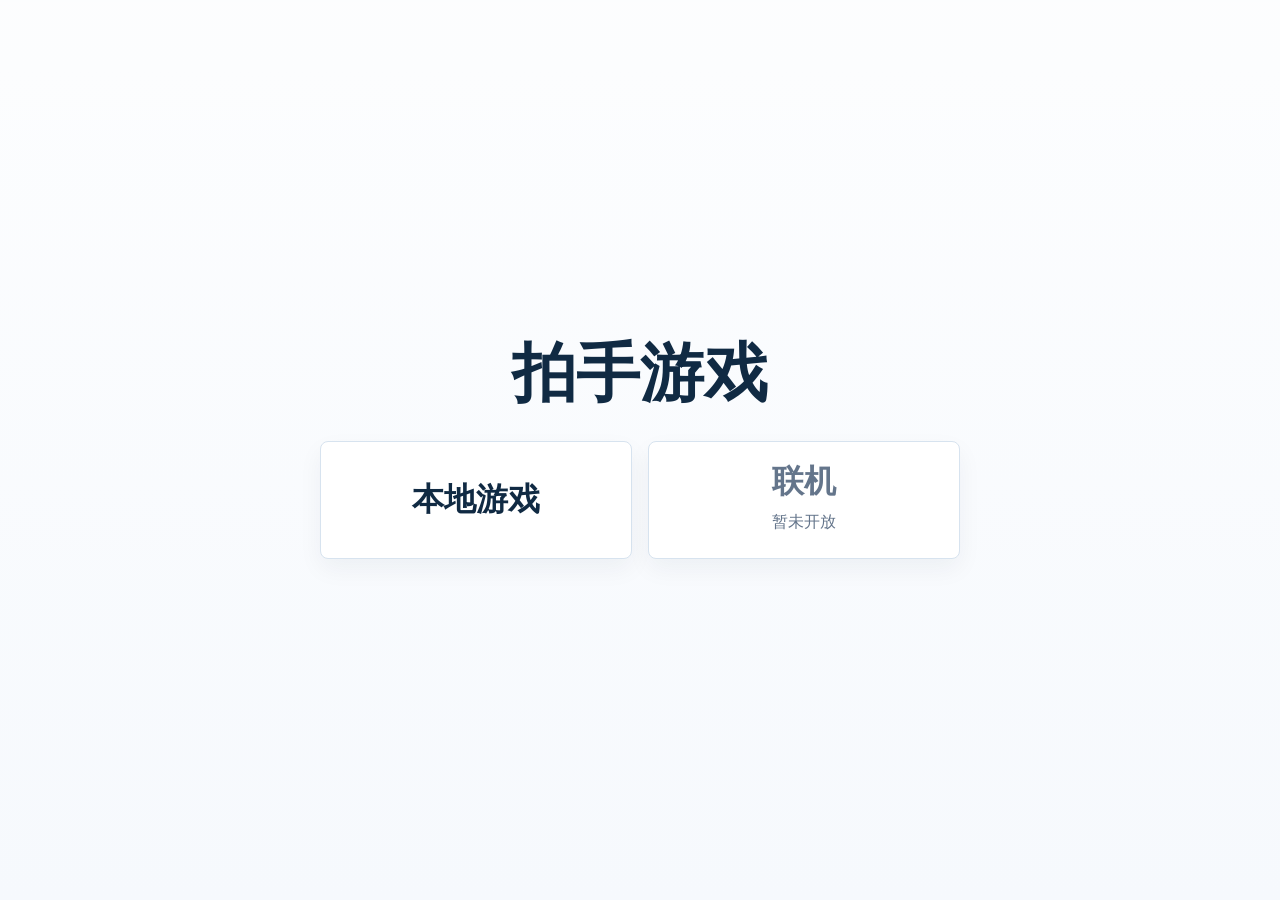
==== index.html @ a33cf0d1 "Deploy static site from clapgame/clapgame-site-source@9c0f7a5e30ff21277a400734b2d0d5a79340e674" ====
<!doctype html>
<html lang="zh-CN" data-tool-fullscreen="true">
  <head>
    <meta charset="UTF-8" />
    <meta name="viewport" content="width=device-width, initial-scale=1.0" />
    <meta name="description" content="拍手游戏：本地游玩资、掘与量子掘。" />
    <title>拍手游戏</title>
    <script type="module" crossorigin src="/assets/main-BBAlgF4y.js"></script>
    <link rel="modulepreload" crossorigin href="/assets/modulepreload-polyfill-B5Qt9EMX.js">
    <link rel="stylesheet" crossorigin href="/assets/main-BSuI_j6y.css">
  </head>
  <body>
    <div class="site-shell">
      <main class="main-content">
        <div id="root"></div>
      </main>
    </div>
  </body>
</html>
---- assets/main-BSuI_j6y.css ----
.clap-app{--clap-bg: #f6f9fd;--clap-surface: #ffffff;--clap-surface-soft: #eef5fb;--clap-line: #d7e3ef;--clap-line-strong: #b8c9db;--clap-ink: #102a43;--clap-text: #2e3a4d;--clap-muted: #64758b;--clap-blue: #153e75;--clap-blue-soft: #1d4e89;--clap-green: #2f6f5e;--clap-red: #b44242;--clap-amber: #8a6f2a;--clap-badge-green: #49b887;--clap-badge-red: #d95b5b;--clap-badge-blue: #259ec3;position:fixed;inset:0;width:100vw;height:100vh;height:100dvh;display:grid;grid-template-rows:minmax(0,1fr);color:var(--clap-text);background:linear-gradient(180deg,#ffffffb8,#f6f9fdf5),var(--clap-bg);overflow:hidden}html[data-tool-fullscreen=true] .main-content{position:fixed;inset:0;width:100vw;height:100vh;height:100dvh}.clap-app button,.clap-app input{font:inherit}.clap-app *,.clap-app *:before,.clap-app *:after{box-sizing:border-box}.clap-entry-panel h2,.clap-entry-panel h3,.clap-player h2,.clap-player p,.clap-round-card h2,.clap-round-card p,.clap-move-group h3,.clap-log p{margin:0}.clap-ghost-button,.clap-main-button,.clap-primary-card,.clap-segment button,.clap-move-button,.clap-settings-trigger,.clap-settings-tabs button{border:1px solid var(--clap-line);border-radius:8px;background:var(--clap-surface);color:var(--clap-ink);cursor:pointer;transition:background-color .15s ease,border-color .15s ease,color .15s ease,transform .15s ease}.clap-ghost-button{justify-self:start;min-height:36px;padding:6px 13px}.clap-ghost-button:hover,.clap-segment button:hover,.clap-move-button:hover{border-color:var(--clap-line-strong);background:var(--clap-surface-soft)}.clap-main-button{min-height:42px;padding:8px 18px;border-color:var(--clap-blue);background:var(--clap-blue);color:#fff}.clap-main-button:hover{border-color:var(--clap-blue-soft);background:var(--clap-blue-soft)}.clap-settings-trigger{width:46px;height:46px;min-height:46px;display:grid;place-items:center;padding:0;border-color:var(--clap-blue);background:var(--clap-blue);box-shadow:0 8px 20px #102a4314}.clap-return-icon{width:24px;height:24px;display:block}.clap-settings-trigger[hidden]{display:none}.clap-settings-trigger:hover{border-color:var(--clap-blue-soft);background:var(--clap-blue-soft)}.clap-settings-tabs button:hover{border-color:var(--clap-line-strong);background:var(--clap-surface-soft)}.clap-settings-icon{width:23px;height:23px;display:block}.clap-settings-backdrop{position:fixed;z-index:40;inset:0;background:#102a431f}.clap-settings-panel{position:fixed;top:var(--clap-settings-top, 58px);right:max(14px,var(--clap-settings-right, 14px));width:min(520px,calc(100vw - 28px));max-height:calc(100vh - var(--clap-settings-top, 58px) - 14px);max-height:calc(100dvh - var(--clap-settings-top, 58px) - 14px);display:grid;gap:14px;padding:18px;border:1px solid var(--clap-line);border-radius:8px;background:#fffffffa;box-shadow:0 24px 60px #102a432e;overflow:auto}.clap-settings-head{display:flex;align-items:center;justify-content:space-between;gap:12px}.clap-settings-head h2,.clap-settings-card h3,.clap-settings-card p{margin:0}.clap-settings-head h2{color:var(--clap-ink);font:700 28px/1.1 "Source Sans 3",Segoe UI,sans-serif}.clap-settings-tabs{display:flex;flex-wrap:wrap;gap:8px}.clap-zi-stage{min-height:0;height:100%;display:grid;grid-template-rows:minmax(0,3fr) minmax(0,4fr) minmax(0,3fr);gap:0;padding:0;background:var(--clap-bg);overflow:hidden}.clap-app.zi-battle{place-items:center;background:#e8f0f8}.clap-app.zi-battle .clap-zi-stage{width:100%;height:100%;box-shadow:0 0 0 1px #153e7538,0 0 30px #102a4329}@media(max-aspect-ratio:8/5){.clap-app.zi-battle .clap-zi-stage{width:100%;height:auto;aspect-ratio:8 / 5}}@media(min-aspect-ratio:2/1){.clap-app.zi-battle .clap-zi-stage{width:auto;height:100%;aspect-ratio:2 / 1}}.clap-zi-zone{min-width:0;min-height:0;background:#ffffffeb}.clap-zi-enemy-zone{display:grid;align-items:stretch;padding:12px clamp(12px,2vw,22px);border-bottom:1px solid var(--clap-line)}.clap-zi-table-area{min-width:0;min-height:0;display:grid;grid-template-rows:minmax(0,1fr);padding:12px clamp(12px,2vw,22px);background:#f5f9fd;overflow:hidden}.clap-zi-self-zone{display:grid;align-content:stretch;align-items:stretch;padding:12px clamp(12px,2vw,22px);border-top:1px solid var(--clap-line)}.clap-zi-info{min-height:0;display:grid;grid-template-columns:max-content minmax(0,3fr) minmax(0,5.2fr) max-content;align-items:stretch;gap:12px}.clap-zi-info.with-actions{grid-template-columns:max-content minmax(0,3fr) minmax(0,3fr) max-content}.clap-zi-info.with-actions.race-undead{grid-template-columns:max-content minmax(0,2fr) minmax(0,4fr) max-content}.clap-zi-info.with-actions.race-orc{grid-template-columns:max-content minmax(0,3fr) minmax(0,3.5fr) max-content}.clap-zi-enemy-zone .clap-zi-info,.clap-zi-self-zone .clap-zi-info{height:100%;align-self:stretch}.clap-zi-table,.clap-zi-move-box{border:1px solid var(--clap-line);border-radius:8px;box-shadow:0 8px 18px #102a430a}.clap-zi-table{background:#f5f9fd}.clap-zi-move-box{background:var(--clap-surface)}.clap-zi-race-choice-row{min-width:0;min-height:0;height:100%;display:grid;gap:12px;padding:8px;border:1px solid rgba(215,227,239,.86);border-radius:10px;background:#eef5fb5c}.clap-zi-race-choice-row.enemy{grid-template-columns:repeat(5,minmax(0,1fr))}.clap-zi-race-choice-row.self{grid-template-columns:repeat(4,minmax(0,1fr))}.clap-zi-race-choice{min-width:0;min-height:0;display:grid;place-items:center;padding:8px;overflow:hidden;border:1px solid var(--clap-line);border-radius:8px;background:#f2f6fb;color:var(--clap-muted);cursor:pointer;font-family:"Source Sans 3",Segoe UI,Microsoft YaHei,sans-serif;transition:background-color .15s ease,border-color .15s ease,color .15s ease}.clap-zi-race-choice:not(.selected):hover{border-color:var(--clap-blue-soft);background:var(--clap-surface-soft);color:var(--clap-ink)}.clap-zi-race-choice.selected{border-color:var(--clap-blue);background:var(--clap-blue);color:#fff}.clap-zi-race-choice .clap-zi-cell-label{font-size:clamp(28px,4.2vh,52px);font-weight:800;line-height:1.05}.clap-zi-base-group{min-width:0;min-height:0;height:100%;width:max-content;display:grid;grid-template-columns:auto auto;align-items:stretch;justify-content:start;gap:6px;padding:8px;border:1px solid rgba(215,227,239,.86);border-radius:10px;background:#eef5fb5c;box-shadow:none}.clap-zi-player-cell,.clap-zi-cell,.clap-zi-resource-button,.clap-zi-action-button,.clap-zi-restart{border:1px solid var(--clap-line);border-radius:8px;background:#fff;color:var(--clap-ink);cursor:pointer;font-family:"Source Sans 3",Segoe UI,Microsoft YaHei,sans-serif;transition:background-color .15s ease,border-color .15s ease,box-shadow .15s ease,color .15s ease,filter .15s ease,transform .15s ease}.clap-zi-player-cell{position:relative;min-width:0;min-height:0;width:auto;height:100%;aspect-ratio:1 / 1;align-self:stretch;justify-self:start;display:grid;grid-template-rows:minmax(0,1fr) auto auto minmax(0,1fr);align-content:center;justify-items:center;gap:5px;padding:10px;border-color:var(--clap-blue);background:var(--clap-blue);color:#fff;overflow:hidden;text-align:center}.clap-zi-player-cell strong{min-width:0;max-width:100%;overflow:hidden;color:inherit;grid-row:2;align-self:end;padding:.08em 0;font-size:var(--zi-39, 39px);line-height:1.12;text-overflow:ellipsis;white-space:nowrap}.clap-zi-player-cell .clap-zi-player-name{min-width:0;max-width:100%;overflow:hidden;color:inherit;grid-row:3;align-self:start;padding:.08em 0;font-size:var(--zi-17, 17px);line-height:1.16;text-overflow:ellipsis;white-space:nowrap}.clap-zi-info.locked{opacity:.58}.clap-zi-base-split{position:relative;min-height:0;width:auto;height:100%;aspect-ratio:1 / 3;align-self:stretch;justify-self:start;display:grid;grid-template-rows:repeat(3,minmax(0,1fr));overflow:hidden;border:0;border-radius:8px;background:#fff;box-shadow:none}.clap-zi-base-split .clap-zi-cell{position:relative;z-index:0;border:0;border-radius:0;padding:4px 6px;overflow:visible}.clap-zi-base-split .clap-zi-cell:first-child{border-radius:7px 7px 0 0}.clap-zi-base-split .clap-zi-cell:last-child{border-radius:0 0 7px 7px}.clap-zi-base-split .clap-zi-cell+.clap-zi-cell{border-top:0}.clap-zi-base-split .clap-zi-cell+.clap-zi-cell:before{content:"";position:absolute;top:0;right:0;left:0;z-index:1;height:1px;background:var(--clap-line);transition:background-color .15s ease;pointer-events:none}.clap-zi-base-split .clap-zi-cell:after{--zi-base-border-color: var(--clap-line);content:"";position:absolute;inset:0;z-index:2;border-style:solid;border-color:var(--zi-base-border-color);transition:border-color .15s ease;pointer-events:none}.clap-zi-base-split .clap-zi-cell:first-child:after{border-width:1px 1px 0}.clap-zi-base-split .clap-zi-cell:nth-child(2):after{border-width:0 1px}.clap-zi-base-split .clap-zi-cell:last-child:after{border-width:0 1px 1px}.clap-zi-base-split .clap-zi-cell:first-child:after{border-radius:8px 8px 0 0}.clap-zi-base-split .clap-zi-cell:last-child:after{border-radius:0 0 8px 8px}.clap-zi-base-split .clap-zi-cell:not(:disabled):hover,.clap-zi-base-split .clap-zi-cell.selected{z-index:3}.clap-zi-base-split .clap-zi-cell.exists:after{--zi-base-border-color: var(--clap-blue)}.clap-zi-base-split .clap-zi-cell.cursed:after{--zi-base-border-color: var(--clap-line)}.clap-zi-base-split .clap-zi-cell.exists.cursed:after{--zi-base-border-color: #3f4854}.clap-zi-base-split .clap-zi-cell.selected:after{--zi-base-border-color: var(--clap-green)}.clap-zi-base-split .clap-zi-cell:not(.exists):not(.cursed):not(.selected):not(:disabled):hover:after{--zi-base-border-color: var(--clap-blue-soft)}.clap-zi-base-split .clap-zi-cell.cursed:not(.exists):not(:disabled):hover:after{--zi-base-border-color: #717b87}.clap-zi-base-split .clap-zi-cell.exists.cursed:not(:disabled):hover:after{--zi-base-border-color: #303946}.clap-zi-base-split .clap-zi-cell.exists:not(.cursed):not(:disabled):hover:after{--zi-base-border-color: var(--clap-blue-soft)}.clap-zi-base-split .clap-zi-cell.exists:before,.clap-zi-base-split .clap-zi-cell.selected:before{background:transparent}.clap-zi-base-split .clap-zi-cell:first-child:is(.cursed,:not(.exists)):not(:disabled):hover:after{border-bottom-width:1px}.clap-zi-base-split .clap-zi-cell:nth-child(2):is(.cursed,:not(.exists)):not(:disabled):hover:after{border-top-width:1px;border-bottom-width:1px}.clap-zi-base-split .clap-zi-cell:last-child:is(.cursed,:not(.exists)):not(:disabled):hover:after{border-top-width:1px}.clap-zi-info-group,.clap-zi-command-group{min-width:0;min-height:0;display:grid;gap:6px;padding:8px;border:1px solid rgba(215,227,239,.86);border-radius:10px;background:#eef5fb5c;box-shadow:none}.clap-zi-command-group{align-self:stretch;height:100%;width:auto;aspect-ratio:4 / 3;justify-self:end;grid-template-columns:minmax(0,1fr) minmax(0,3fr)}.clap-zi-info-group.buildings.race-human{grid-template-columns:repeat(3,minmax(0,1fr));grid-template-rows:repeat(2,minmax(0,1fr))}.clap-zi-info-group.buildings.race-undead{grid-template-columns:repeat(2,minmax(0,1fr))}.clap-zi-info-group.buildings.race-orc,.clap-zi-info-group.buildings.race-nightElf{grid-template-columns:repeat(3,minmax(0,1fr))}.clap-zi-info-group.buildings:not(.race-human) .clap-zi-cell-label{min-height:0;max-width:none;max-height:100%;writing-mode:vertical-rl;text-orientation:upright;white-space:nowrap}.clap-zi-info-group.units{grid-template-rows:minmax(0,1fr)}.clap-zi-info-group.units.race-human,.clap-zi-info-group.units.race-nightElf{grid-template-columns:repeat(6,minmax(0,1fr))}.clap-zi-info-group.units.race-undead,.clap-zi-info-group.units.race-orc{grid-template-columns:repeat(7,minmax(0,1fr))}.clap-zi-info.with-actions .clap-zi-info-group.units.race-human,.clap-zi-info.with-actions .clap-zi-info-group.units.race-nightElf,.clap-zi-info.with-actions .clap-zi-info-group.units.race-orc{grid-template-columns:repeat(3,minmax(0,1fr));grid-template-rows:repeat(2,minmax(0,1fr))}.clap-zi-info.with-actions .clap-zi-info-group.units.race-orc.paged{grid-template-columns:minmax(0,.25fr) repeat(3,minmax(0,1fr)) minmax(0,.25fr);grid-template-rows:repeat(2,minmax(0,1fr))}.clap-zi-unit-page-button{position:relative;min-width:0;min-height:0;display:grid;place-items:center;padding:0;overflow:hidden;border:1px solid var(--clap-line);border-radius:8px;background:#fff;color:var(--clap-muted);cursor:pointer;transition:background-color .15s ease,border-color .15s ease,color .15s ease}.clap-zi-unit-page-button.next{grid-column:-2 / -1;grid-row:1 / span 2}.clap-zi-unit-page-button.prev{grid-column:1;grid-row:1 / span 2}.clap-zi-unit-page-button svg{width:min(var(--zi-16, 16px),82%);height:min(var(--zi-28, 28px),64%)}.clap-zi-unit-page-button path{fill:currentColor}.clap-zi-unit-page-button:not(:disabled):hover{border-color:var(--clap-blue-soft);background:var(--clap-surface-soft);color:var(--clap-blue)}.clap-zi-unit-page-button:disabled{color:#68798f57;cursor:default}.clap-zi-unit-page-count{position:absolute;right:0;bottom:4px;left:0;min-width:0;overflow:hidden;color:currentColor;font-size:var(--zi-12, 12px);font-weight:800;line-height:1;text-align:center;text-overflow:clip}.clap-zi-unit-page-preview{position:fixed;z-index:80;min-width:124px;max-width:190px;display:grid;gap:3px;padding:6px;border:1px solid var(--clap-line);border-radius:8px;background:#fffffffa;box-shadow:0 14px 34px #102a4329;color:var(--clap-ink);pointer-events:none}.clap-zi-unit-page-preview.below{transform:translate(-50%)}.clap-zi-unit-page-preview.above{transform:translate(-50%,-100%)}.clap-zi-unit-page-preview-row{display:grid;grid-template-columns:3.7em 1.45em 2.65em;align-items:center;column-gap:5px;min-width:0;padding:4px 5px;border:1px solid rgba(215,227,239,.78);border-radius:6px;background:#f7fafc;font-family:"Source Sans 3",Segoe UI,Microsoft YaHei,sans-serif;font-size:var(--zi-13, 13px);font-weight:800;line-height:1.2}.clap-zi-unit-page-preview-name{min-width:0;overflow:hidden;color:var(--clap-muted);text-align:left;text-overflow:ellipsis;white-space:nowrap}.clap-zi-unit-page-preview-alive{color:var(--clap-badge-green);font-variant-numeric:tabular-nums;text-align:right}.clap-zi-unit-page-preview-dead{display:inline-flex;align-items:center;justify-content:flex-end;gap:2px;color:var(--clap-badge-red);font-variant-numeric:tabular-nums}.clap-zi-unit-page-preview-dead .clap-zi-skull-icon{width:var(--zi-13, 13px);height:var(--zi-13, 13px)}.clap-zi-info.with-actions .clap-zi-info-group.units.race-undead{grid-template-columns:repeat(4,minmax(0,1fr));grid-template-rows:repeat(2,minmax(0,1fr))}.clap-zi-info.with-actions .clap-zi-info-group.units.race-undead .clap-zi-cell:nth-child(7){grid-column:span 2}.clap-zi-cell{position:relative;min-width:0;min-height:0;display:grid;place-items:center;padding:7px;overflow:hidden}.clap-zi-resource-button{position:relative;min-width:0;width:100%;height:100%;aspect-ratio:1 / 1;align-self:stretch;justify-self:center;display:grid;place-items:center;padding:10px;border-color:var(--clap-blue);background:var(--clap-blue);color:#fff;text-align:center}.clap-zi-command-group .clap-zi-resource-button{min-height:0;aspect-ratio:auto;border-radius:8px}.clap-zi-resource-button:disabled{cursor:default;opacity:1}.clap-zi-resource-button:not(:disabled):hover{border-color:var(--clap-blue-soft);background:var(--clap-blue-soft)}.clap-zi-resource-button.sniped{border-color:#3f4854;background:#59636f;color:#fff}.clap-zi-resource-button.sniped:not(:disabled):hover{border-color:#303946;background:#495461}.clap-zi-resource-button .clap-zi-resource-label{color:inherit;font-size:var(--zi-44, 44px);font-weight:800;line-height:.95}.clap-zi-resource-button .clap-zi-resource-amount{position:absolute;right:9px;bottom:8px;z-index:2;color:inherit;font-size:var(--zi-30, 30px);font-weight:800;line-height:.95}.clap-zi-cell.exists{border-color:var(--clap-blue);background:var(--clap-blue);color:#fff}.clap-zi-player-cell:disabled,.clap-zi-cell:disabled,.clap-zi-action-button:disabled{cursor:default;opacity:1}.clap-zi-cell:not(:disabled):hover,.clap-zi-action-button:not(:disabled):hover,.clap-zi-restart:hover{border-color:var(--clap-blue-soft);background:var(--clap-surface-soft)}.clap-zi-cell.exists:not(:disabled):hover{border-color:var(--clap-blue-soft);background:var(--clap-blue-soft);color:#fff}.clap-zi-player-cell:not(:disabled):hover{border-color:var(--clap-blue-soft);background:var(--clap-blue-soft);color:#fff}.clap-zi-cell:not(.exists){border-color:var(--clap-line);color:var(--clap-muted);background:#f2f6fb}.clap-zi-cell.cursed{border-color:#9aa3ad;color:#5f6875;background:#e4e7eb}.clap-zi-cell.exists.cursed{border-color:#3f4854;color:#fff;background:#59636f}.clap-zi-cell.cursed:not(:disabled):hover{border-color:#717b87;color:#46515e;background:#d8dde2}.clap-zi-cell.exists.cursed:not(:disabled):hover{border-color:#303946;color:#fff;background:#495461}.clap-zi-player-cell.ruined{border-color:#3f4854;background:#59636f;color:#fff}.clap-zi-player-cell.ruined:not(:disabled):hover{border-color:#303946;background:#495461;color:#fff}.clap-zi-cell.legal:not(:disabled):hover{border-color:var(--clap-blue-soft)}.clap-zi-buildable-plus{position:absolute;left:7px;top:7px;z-index:4;width:var(--zi-15, 15px);height:var(--zi-15, 15px);pointer-events:none}.clap-zi-player-cell .clap-zi-buildable-plus{left:7px;top:7px}.clap-zi-base-split .clap-zi-buildable-plus,.clap-zi-base-split .clap-zi-action-hint-mark{left:4px;top:4px}.clap-zi-cure-hint{position:absolute;left:7px;top:7px;z-index:4;display:inline-flex;align-items:center;gap:5px;max-width:calc(100% - 14px);height:var(--zi-22, 22px);overflow:hidden;color:#3f4854;pointer-events:none}.clap-zi-player-cell .clap-zi-cure-hint{left:7px;top:7px}.clap-zi-base-split .clap-zi-cure-hint{left:4px;top:4px;max-width:calc(100% - 8px)}.clap-zi-cell.exists.cursed .clap-zi-cure-hint,.clap-zi-player-cell.ruined .clap-zi-cure-hint{color:#e5e7eb}.clap-zi-cure-hint .clap-zi-buildable-plus{position:relative;left:0;top:0;z-index:auto;flex:0 0 auto}.clap-zi-cure-hint-text{display:inline-flex;align-items:center;min-width:0;height:var(--zi-18, 18px);overflow:hidden;color:inherit;font-size:var(--zi-14, 14px);font-weight:800;line-height:1;text-overflow:ellipsis;white-space:nowrap}.clap-zi-buildable-plus:before,.clap-zi-buildable-plus:after{content:"";position:absolute;left:0;top:0;border-radius:0;background:var(--clap-badge-green)}.clap-zi-buildable-plus.tone-dark:before,.clap-zi-buildable-plus.tone-dark:after{background:#3f4854}.clap-zi-buildable-plus.tone-red:before,.clap-zi-buildable-plus.tone-red:after{background:var(--clap-badge-red)}.clap-zi-cell.exists.cursed .clap-zi-buildable-plus.tone-dark:before,.clap-zi-cell.exists.cursed .clap-zi-buildable-plus.tone-dark:after,.clap-zi-player-cell.ruined .clap-zi-buildable-plus.tone-dark:before,.clap-zi-player-cell.ruined .clap-zi-buildable-plus.tone-dark:after{background:#e5e7eb}.clap-zi-buildable-plus:before{width:var(--zi-15, 15px);height:var(--zi-4, 4px);transform:translateY(var(--zi-5_5, 5.5px))}.clap-zi-buildable-plus:after{width:var(--zi-4, 4px);height:var(--zi-15, 15px);transform:translate(var(--zi-5_5, 5.5px))}.clap-zi-action-hint-mark{position:absolute;left:7px;top:7px;z-index:4;display:inline-flex;align-items:center;gap:2px;min-width:0;max-width:calc(100% - 14px);width:auto;height:var(--zi-24, 24px);color:var(--clap-muted);pointer-events:none}.clap-zi-action-hint-mark.attack{color:var(--clap-badge-red)}.clap-zi-action-hint-mark.defense{color:var(--clap-badge-blue)}.clap-zi-action-hint-mark.skill{color:var(--clap-badge-green)}.clap-zi-action-hint-mark.target{color:var(--clap-badge-blue)}.clap-zi-cell.exists .clap-zi-action-hint-mark,.clap-zi-cell.exists.cursed .clap-zi-action-hint-mark,.clap-zi-cell.selected .clap-zi-action-hint-mark{color:#fff}.clap-zi-action-hint{flex:0 0 auto;width:var(--zi-18, 18px);height:var(--zi-18, 18px)}.clap-zi-action-hint.target{width:var(--zi-20, 20px);height:var(--zi-20, 20px)}.clap-zi-action-hint-text{display:inline-flex;align-items:center;min-width:0;height:var(--zi-18, 18px);overflow:hidden;color:inherit;font-size:var(--zi-14, 14px);font-weight:800;line-height:1;text-overflow:ellipsis;white-space:nowrap}.clap-zi-action-hint .hint-fill,.clap-zi-action-hint .hint-fill-solid,.clap-zi-action-hint .hint-fill-left,.clap-zi-action-hint .hint-fill-right{fill:currentColor;stroke:none}.clap-zi-action-hint .hint-fill{opacity:.32}.clap-zi-action-hint .hint-fill-solid{opacity:1}.clap-zi-action-hint .hint-fill-left{opacity:.46}.clap-zi-action-hint .hint-fill-right{opacity:.26}.clap-zi-cell.exists .clap-zi-action-hint .hint-fill,.clap-zi-cell.exists.cursed .clap-zi-action-hint .hint-fill,.clap-zi-cell.selected .clap-zi-action-hint .hint-fill{opacity:.42}.clap-zi-cell.exists .clap-zi-action-hint .hint-fill-left,.clap-zi-cell.exists.cursed .clap-zi-action-hint .hint-fill-left,.clap-zi-cell.selected .clap-zi-action-hint .hint-fill-left{opacity:.58}.clap-zi-cell.exists .clap-zi-action-hint .hint-fill-right,.clap-zi-cell.exists.cursed .clap-zi-action-hint .hint-fill-right,.clap-zi-cell.selected .clap-zi-action-hint .hint-fill-right{opacity:.36}.clap-zi-action-hint .hint-stroke,.clap-zi-action-hint .hint-ridge,.clap-zi-action-hint .hint-target{fill:none;stroke:currentColor;stroke-width:1.76;stroke-linecap:square;stroke-linejoin:miter;stroke-miterlimit:2.5}.clap-zi-action-hint .hint-target{stroke-width:2.48}.clap-zi-action-hint .hint-ridge{opacity:.82}.clap-zi-cell.selected,.clap-zi-player-cell.selected{border-color:var(--clap-green);background:#2f6f5e14}.clap-zi-player-cell.selected,.clap-zi-cell.exists.selected{background:var(--clap-green);color:#fff}.clap-zi-cell-label{position:relative;z-index:1;min-width:0;max-width:100%;overflow:hidden;color:inherit;font-family:"Source Sans 3",Segoe UI,Microsoft YaHei,sans-serif;font-weight:700;font-size:var(--zi-22, 22px);line-height:1.15;text-overflow:ellipsis;white-space:nowrap}.clap-zi-base-split .clap-zi-cell-label{font-size:var(--zi-18, 18px)}.clap-zi-cell-label.stacked{display:grid;justify-items:center;gap:var(--zi-2, 2px);line-height:1.05;white-space:normal}.clap-zi-count{position:absolute;z-index:1;box-sizing:border-box;display:inline-flex;align-items:center;justify-content:center;gap:var(--zi-2, 2px);min-width:0;height:var(--zi-22, 22px);padding:0;border-radius:0;background:transparent;font-family:"Source Sans 3",Segoe UI,Microsoft YaHei,sans-serif;font-variant-numeric:tabular-nums;font-size:var(--zi-17, 17px);font-weight:800;line-height:var(--zi-22, 22px);text-align:center}.clap-zi-count.alive-count{right:5px;bottom:5px;color:var(--clap-badge-green)}.clap-zi-count.dead-count{left:5px;bottom:5px;color:var(--clap-badge-red)}.clap-zi-skull-icon{width:var(--zi-18, 18px);height:var(--zi-18, 18px);flex:0 0 auto}.clap-zi-skull-icon .skull-fill,.clap-zi-skull-icon .skull-shape{fill:currentColor}.clap-zi-skull-icon .skull-fill{opacity:.32}.clap-zi-skull-icon .skull-shape{opacity:1}.clap-zi-cell.exists .clap-zi-count.alive-count,.clap-zi-cell.exists.cursed .clap-zi-count.alive-count,.clap-zi-cell.selected .clap-zi-count.alive-count{color:#d7f7e9}.clap-zi-cell.exists .clap-zi-count.dead-count,.clap-zi-cell.exists.cursed .clap-zi-count.dead-count,.clap-zi-cell.selected .clap-zi-count.dead-count{color:#ffe1e1}.clap-zi-cell.exists .clap-zi-skull-icon .skull-fill,.clap-zi-cell.exists.cursed .clap-zi-skull-icon .skull-fill,.clap-zi-cell.selected .clap-zi-skull-icon .skull-fill{opacity:.42}.clap-zi-table{position:relative;min-height:0;width:100%;height:100%;display:block;overflow:hidden}.clap-zi-table-main{position:absolute;inset:14px 16px;min-width:0;min-height:0;display:grid;grid-template-columns:minmax(0,1fr) minmax(0,3fr) minmax(0,2fr) minmax(0,3fr) minmax(0,1fr);grid-template-rows:minmax(0,1fr);align-items:stretch;gap:12px}.clap-zi-move-box.enemy{grid-column:2;grid-row:1;align-self:stretch}.clap-zi-move-box.self{grid-column:4;grid-row:1;align-self:stretch}.clap-zi-table-main.self-left .clap-zi-move-box.enemy{grid-column:4}.clap-zi-table-main.self-left .clap-zi-move-box.self{grid-column:2}.clap-zi-center-panel{grid-column:3;grid-row:1;min-width:0;min-height:0;align-self:center;justify-self:center;z-index:4;max-width:100%;display:grid;justify-items:center;gap:var(--zi-12, 12px)}.clap-zi-winner-panel{min-width:0;min-height:0;display:grid;justify-items:center;gap:10px;color:var(--clap-ink);text-align:center}.clap-zi-round-panel{min-width:0;min-height:0;max-width:100%;overflow:hidden;color:var(--clap-muted);font-family:"Source Sans 3",Segoe UI,Microsoft YaHei,sans-serif;font-size:var(--zi-37, 37px);font-weight:700;line-height:1.14;text-align:center;text-overflow:ellipsis;white-space:nowrap}.clap-zi-winner-panel strong,.clap-zi-winner-panel span{max-width:100%;overflow:hidden;font-size:var(--zi-37, 37px);font-weight:800;line-height:1.08;text-overflow:ellipsis;white-space:nowrap}.clap-zi-winner-panel.human-win strong,.clap-zi-winner-panel.human-win span{color:var(--clap-green)}.clap-zi-winner-panel.bot-win strong,.clap-zi-winner-panel.bot-win span{color:var(--clap-red)}.clap-zi-winner-actions,.clap-zi-replay-actions{display:flex;justify-content:center;gap:var(--zi-6, 6px)}.clap-zi-winner-button{min-width:0;min-height:var(--zi-42, 42px);padding:var(--zi-8, 8px) var(--zi-14, 14px);border:1px solid var(--clap-blue);border-radius:var(--zi-8, 8px);border-color:var(--clap-blue);background:var(--clap-blue);color:#fff;font-size:var(--zi-14, 14px);font-weight:800;white-space:nowrap;cursor:pointer}.clap-zi-winner-button:hover{border-color:var(--clap-blue-soft);background:var(--clap-blue-soft)}.clap-zi-replay-actions button{min-width:0;min-height:var(--zi-34, 34px);padding:var(--zi-5, 5px) var(--zi-9, 9px);border:1px solid var(--clap-line);border-radius:var(--zi-6, 6px);background:var(--clap-surface);color:var(--clap-ink);font-size:var(--zi-12, 12px);font-weight:700;white-space:nowrap;cursor:pointer}.clap-zi-replay-actions button:not(:disabled):hover{border-color:var(--clap-blue);background:var(--clap-surface-soft)}.clap-zi-replay-actions button:disabled{opacity:.45;cursor:default}.clap-zi-move-box{position:relative;min-width:0;min-height:0;height:100%;display:block;padding:14px;overflow:hidden;text-align:center}.clap-zi-move-box>span{position:absolute;top:14px;right:14px;left:14px;max-width:100%;overflow:hidden;color:var(--clap-muted);font-family:"Source Sans 3",Segoe UI,Microsoft YaHei,sans-serif;font-size:var(--zi-13, 13px);font-stretch:normal;font-synthesis:none;font-weight:700;line-height:1.15;text-overflow:ellipsis;white-space:nowrap}.clap-zi-move-main{position:absolute;inset:14px;min-width:0;max-width:calc(100% - 28px);display:block;overflow:hidden}.clap-zi-move-main strong{position:absolute;top:50%;right:0;left:0;transform:translateY(-50%);max-width:100%;overflow:hidden;padding:.06em 0;color:var(--clap-ink);font-size:calc(var(--zi-52, 52px) * var(--zi-move-name-fit, 1));line-height:1.14;text-align:center;text-overflow:ellipsis;white-space:nowrap}.clap-zi-move-main p{position:absolute;top:calc(50% + var(--zi-46, 46px));right:0;left:0;width:100%;height:1.35em;margin:0;overflow:hidden;color:var(--clap-muted);font-size:calc(var(--zi-16, 16px) * var(--zi-move-note-fit, 1));font-weight:700;line-height:1.35;text-align:center;text-overflow:ellipsis;white-space:nowrap}.clap-zi-move-main p:empty{display:none}.clap-zi-target-controls{position:absolute;right:12px;bottom:10px;z-index:3;display:grid;grid-template-columns:repeat(2,minmax(54px,1fr));gap:6px}.clap-zi-target-button{min-width:0;height:28px;padding:0 10px;border:1px solid var(--clap-line);border-radius:6px;background:#fff;color:var(--clap-muted);cursor:pointer;font-family:"Source Sans 3",Segoe UI,Microsoft YaHei,sans-serif;font-size:var(--zi-13, 13px);font-weight:700;line-height:1}.clap-zi-target-button:not(:disabled):hover{border-color:var(--clap-blue-soft);color:var(--clap-ink)}.clap-zi-target-button:disabled{cursor:default;color:#64758b75}.clap-zi-notice{color:var(--clap-red);font-size:var(--zi-13, 13px);line-height:1.35}.clap-zi-restart{position:fixed;left:50%;top:50%;z-index:20;justify-self:center;padding:8px 18px;border-color:var(--clap-blue);background:var(--clap-blue);color:#fff;font-weight:700;transform:translate(-50%,-50%)}.clap-zi-action-button.placeholder{pointer-events:none}.clap-zi-command-actions{min-width:0;min-height:0;display:grid;grid-template-rows:repeat(3,minmax(0,1fr));gap:6px}.clap-zi-command-actions.placeholder{pointer-events:none}.clap-zi-action-button{position:relative;min-width:0;min-height:0;display:grid;place-items:center;padding:6px;overflow:hidden;background:#f2f6fb;color:var(--clap-muted);text-align:center;text-overflow:ellipsis;white-space:nowrap;transition:background-color .15s ease,border-color .15s ease,box-shadow .15s ease,filter .15s ease,transform .15s ease}.clap-zi-command-group .clap-zi-action-button{border-radius:8px}.clap-zi-action-button.attack{--zi-action-icon-color: var(--clap-badge-red)}.clap-zi-action-button.defense{--zi-action-icon-color: var(--clap-badge-blue)}.clap-zi-action-button.skill{--zi-action-icon-color: var(--clap-badge-green)}.clap-zi-action-button .clap-zi-action-hint{width:min(84%,var(--zi-40, 40px));height:min(84%,var(--zi-40, 40px));color:var(--zi-action-icon-color);transition:none}.clap-zi-action-button .clap-zi-action-hint *{transition:none}.clap-zi-action-countdown{position:absolute;right:6px;bottom:4px;z-index:2;max-width:calc(100% - 12px);overflow:hidden;color:currentColor;font-size:var(--zi-15, 15px);font-weight:800;line-height:1;text-overflow:ellipsis;white-space:nowrap}.clap-zi-action-button.selected{border-color:var(--clap-blue);background:var(--clap-blue);color:#fff;--zi-action-icon-color: #ffffff;box-shadow:none}.clap-zi-action-button.selected:not(:disabled):hover{border-color:var(--clap-blue-soft);background:var(--clap-blue-soft);color:#fff}.clap-zi-action-button.selected .clap-zi-action-hint .hint-fill{opacity:.42}.clap-zi-action-button.selected .clap-zi-action-hint .hint-fill-left{opacity:.58}.clap-zi-action-button.selected .clap-zi-action-hint .hint-fill-right{opacity:.36}.clap-zi-action-button.muted:not(:disabled){border-color:#d7e3efad;background:#f7fafd;color:#64758b85}.clap-zi-action-button.muted:not(:disabled):hover{border-color:#b8c9dbd1;background:#f4f8fc;color:#64758bb3}.clap-zi-action-button:disabled{border-color:var(--clap-line);background:#f2f6fb;color:#64758b75}.clap-zi-action-button.selected:disabled{border-color:var(--clap-blue);background:var(--clap-blue);color:#fff;--zi-action-icon-color: #ffffff}.clap-zi-action-button.attack.sniped:not(.selected){--zi-action-icon-color: #3f4854;border-color:#9aa3ad;background:#e5e7eb;color:#3f4854}.clap-zi-action-button.attack.sniped:not(.selected):not(:disabled):hover{--zi-action-icon-color: #303946;border-color:#717b87;background:#d8dde3;color:#303946}.clap-settings-tabs button{flex:1 1 96px;min-width:min(100%,86px);min-height:42px;padding-inline:12px;font-weight:700;white-space:nowrap}.clap-settings-tabs button.selected{border-color:var(--clap-blue);background:var(--clap-blue);color:#fff}.clap-settings-card{display:grid;gap:12px;padding:14px;border:1px solid var(--clap-line);border-radius:8px;background:#eef5fb75}.clap-settings-card h3{color:var(--clap-ink);font:700 18px/1.2 "Source Sans 3",Segoe UI,sans-serif}.clap-settings-card p{color:var(--clap-muted)}.clap-settings-row{display:grid;grid-template-columns:minmax(120px,.6fr) minmax(180px,1fr);gap:18px;align-items:center}.clap-settings-row input[type=range]{width:100%;accent-color:var(--clap-blue)}.clap-settings-choice{display:grid;grid-template-columns:repeat(2,minmax(72px,1fr));gap:8px}.clap-settings-choice.single{grid-template-columns:minmax(72px,1fr)}.clap-settings-choice button,.clap-settings-choice a{min-height:40px;display:grid;place-items:center;padding:8px 14px;border:1px solid var(--clap-line);border-radius:8px;background:var(--clap-surface);color:var(--clap-ink);font-weight:700;text-decoration:none;cursor:pointer}.clap-settings-choice button:hover,.clap-settings-choice a:hover{border-color:var(--clap-blue);background:var(--clap-surface-soft)}.clap-settings-choice button.selected{border-color:var(--clap-blue);background:var(--clap-blue);color:#fff}.clap-panel-actions .clap-ghost-button,.clap-panel-actions .clap-main-button{width:132px;min-height:52px;display:inline-grid;place-items:center;padding:8px 18px;font-family:"Source Sans 3",Segoe UI,Microsoft YaHei,sans-serif;font-weight:800;white-space:nowrap}.clap-panel-actions.zi-actions{flex-wrap:nowrap}.clap-panel-actions.zi-actions .clap-ghost-button,.clap-panel-actions.zi-actions .clap-main-button{width:116px;padding-right:10px;padding-left:10px}.clap-replay-input{display:none}.clap-replay-error{position:absolute;right:18px;bottom:42px;left:18px;margin:0;color:var(--clap-red);font-size:13px;font-weight:700;line-height:1.2;text-align:center}.clap-entry{min-height:0;display:grid;place-items:center;align-items:center;justify-items:center;padding:clamp(24px,6vw,64px);overflow:auto}.clap-entry-panel{width:min(760px,100%);display:grid;gap:clamp(22px,4vw,34px);justify-items:center}.clap-entry-panel h2{color:var(--clap-ink);font:700 clamp(36px,6vw,64px)/1.02 "Source Sans 3","Segoe UI",sans-serif;letter-spacing:0;text-align:center}.clap-entry-panel.setup,.clap-entry-panel.race{width:min(780px,100%)}.clap-entry-panel.setup{position:relative;min-height:500px;align-content:center;padding:clamp(26px,5vw,48px);border:1px solid var(--clap-line);border-radius:8px;background:#ffffffd6;box-shadow:0 18px 40px #102a4312}.clap-entry-panel.setup.clap-zi-race-card{width:min(660px,100%);min-height:0;gap:22px;padding:clamp(24px,4vw,38px)}.clap-entry-panel.setup.clap-zi-race-card>.clap-settings-trigger{position:absolute;top:clamp(14px,2.5vw,20px);right:clamp(14px,2.5vw,20px)}.clap-entry-panel.setup.clap-zi-race-card h2{font-size:clamp(30px,4.5vw,46px)}.clap-zi-race-select{width:min(560px,100%);display:grid;gap:18px}.clap-zi-race-select-group{display:grid;gap:10px}.clap-zi-race-select-group h3{margin:0;color:var(--clap-muted);font:800 17px/1.2 "Source Sans 3",Segoe UI,Microsoft YaHei,sans-serif;text-align:left}.clap-zi-race-select-options{display:grid;grid-template-columns:repeat(5,minmax(0,1fr));gap:8px}.clap-zi-race-select-options button{min-width:0;min-height:48px;padding:8px 10px;border:1px solid var(--clap-line);border-radius:8px;background:var(--clap-surface);color:var(--clap-muted);cursor:pointer;font-family:"Source Sans 3",Segoe UI,Microsoft YaHei,sans-serif;font-size:18px;font-weight:800;line-height:1.1;transition:background-color .15s ease,border-color .15s ease,color .15s ease}.clap-zi-race-select-options button:hover{border-color:var(--clap-blue);background:var(--clap-surface-soft);color:var(--clap-ink)}.clap-zi-race-select-options button.selected{border-color:var(--clap-blue);background:var(--clap-blue);color:#fff}.clap-mode-grid{width:min(640px,100%);display:grid;grid-template-columns:repeat(2,minmax(0,1fr));gap:16px}.clap-primary-card{min-height:118px;padding:18px 22px;display:flex;flex-direction:column;align-items:center;justify-content:center;gap:8px;text-align:center;box-shadow:0 10px 24px #102a430d}.clap-primary-card strong{display:block;font-size:clamp(22px,3vw,32px);line-height:1.1}.clap-primary-card span{color:var(--clap-muted)}.clap-primary-card:not(.disabled):hover{transform:translateY(-1px);border-color:var(--clap-blue)}.clap-primary-card.disabled{color:var(--clap-muted)}.clap-field{width:min(520px,100%);min-height:58px;display:grid;grid-template-columns:112px minmax(0,1fr);align-items:center;gap:18px;padding:6px 0}.clap-panel-actions{width:min(520px,100%);display:flex;flex-wrap:wrap;gap:10px;align-items:center;justify-content:center;padding-top:4px}.clap-field>span{color:var(--clap-muted);font-weight:700}.clap-rule-credit{position:absolute;right:18px;bottom:14px;margin:0;color:var(--clap-muted);font-size:13px;line-height:1.2}.clap-rule-credit a{color:var(--clap-blue);font-weight:700;text-decoration:none}.clap-rule-credit a:hover{text-decoration:underline}.clap-field input,.clap-field select{width:132px;height:46px;padding:6px 10px;border:1px solid var(--clap-line);border-radius:8px;background:#fff;color:var(--clap-ink)}.clap-field select{cursor:pointer;font:inherit}.clap-zi-strategy-select{position:relative;width:160px;height:46px;z-index:20}.clap-zi-strategy-trigger{width:100%;height:46px;display:flex;align-items:center;justify-content:space-between;gap:10px;padding:6px 11px;border:1px solid var(--clap-line);border-radius:8px;background:#fff;color:var(--clap-ink);cursor:pointer;font:inherit;text-align:left}.clap-zi-strategy-trigger:hover,.clap-zi-strategy-trigger:focus-visible{border-color:var(--clap-blue);outline:none;box-shadow:0 0 0 3px #1f4e851f}.clap-zi-strategy-chevron{display:block;width:16px;height:10px;flex:none;color:var(--clap-muted);transition:transform .14s ease}.clap-zi-strategy-chevron path{fill:none;stroke:currentColor;stroke-linecap:round;stroke-linejoin:round;stroke-width:2}.clap-zi-strategy-chevron.open{transform:rotate(180deg)}.clap-zi-strategy-options{position:absolute;top:calc(100% + 6px);left:0;width:100%;overflow:hidden;border:1px solid var(--clap-line);border-radius:9px;background:#fff;box-shadow:0 14px 34px #102a432e}.clap-zi-strategy-options>button{width:100%;min-height:40px;display:flex;align-items:center;justify-content:space-between;gap:8px;padding:7px 11px;border:0;border-bottom:1px solid var(--clap-line);background:#fff;color:var(--clap-ink);cursor:pointer;font:inherit;text-align:left}.clap-zi-strategy-options>button:last-child{border-bottom:0}.clap-zi-strategy-options>button:hover,.clap-zi-strategy-options>button:focus-visible{outline:none;background:var(--clap-surface-soft)}.clap-zi-strategy-options>button.selected{color:var(--clap-blue);font-weight:700}.clap-zi-strategy-preview{position:absolute;top:50%;left:calc(100% + 12px);width:310px;transform:translateY(-50%);pointer-events:none;z-index:2}.clap-zi-strategy-radar{padding:13px 13px 8px;border:1px solid var(--clap-line);border-radius:12px;background:#fffffffa;box-shadow:0 16px 40px #102a4333;color:var(--clap-ink);text-align:center}.clap-zi-strategy-radar>strong,.clap-zi-strategy-radar>span{display:block}.clap-zi-strategy-radar>span{margin-top:2px;color:var(--clap-muted);font-size:12px}.clap-zi-strategy-radar.unavailable{padding:18px}.clap-zi-strategy-radar svg{display:block;width:100%;height:auto;margin-top:2px;overflow:visible}.clap-zi-strategy-radar .radar-grid,.clap-zi-strategy-radar .radar-axis{fill:none;stroke:#cfdbeb;stroke-width:1}.clap-zi-strategy-radar .radar-value{fill:#1f4e8540;stroke:var(--clap-blue);stroke-width:2}.clap-zi-strategy-radar .radar-marker{fill:var(--clap-blue)}.clap-zi-strategy-radar .radar-label{fill:var(--clap-muted);font-size:11px;font-weight:700}.clap-field input:disabled{opacity:1;color:var(--clap-muted);background:var(--clap-surface-soft);cursor:not-allowed}.clap-segment{display:grid;gap:10px}.clap-segment button{min-height:46px;padding:8px 14px}.clap-segment{width:max-content;grid-template-columns:repeat(3,72px);gap:16px}.clap-segment button{width:72px;height:92px;min-height:92px;display:grid;grid-template-rows:72px auto;justify-items:center;gap:6px;padding:0;border:0;border-radius:0;background:transparent;line-height:1}.clap-rule-box{width:72px;height:72px;display:grid;place-items:center;border:1px solid var(--clap-line);border-radius:14px;background:var(--clap-surface);color:var(--clap-ink);transition:background-color .15s ease,border-color .15s ease,color .15s ease,transform .15s ease}.clap-rule-symbol{min-width:0;display:grid;place-items:center;color:inherit;font-size:32px;font-weight:800;line-height:1}.clap-segment button small{color:var(--clap-muted);font:800 11px/1 "Source Sans 3",Segoe UI,sans-serif;letter-spacing:0}.clap-segment button:hover{background:transparent}.clap-segment button:not(.selected):hover .clap-rule-box{border-color:var(--clap-line-strong);background:var(--clap-surface-soft)}.clap-segment button.selected .clap-rule-box{border-color:var(--clap-blue);background:var(--clap-blue);color:#fff}.clap-segment button.selected small{color:var(--clap-blue)}.clap-notice{width:fit-content;padding:8px 12px;border:1px solid rgba(180,66,66,.24);border-radius:8px;color:var(--clap-red);background:#b4424212}.clap-game{min-height:0;display:grid;grid-template-columns:minmax(0,1fr) minmax(280px,360px);gap:14px;padding:14px clamp(14px,2vw,24px);overflow:hidden}.clap-player-grid{min-height:0;display:grid;grid-template-columns:repeat(auto-fit,minmax(250px,1fr));align-content:start;gap:12px;overflow:auto;padding-right:2px}.clap-player,.clap-round-card,.clap-log{border:1px solid var(--clap-line);border-radius:8px;background:#ffffffe0}.clap-player{min-width:0;display:grid;gap:12px;padding:14px}.clap-player.out{border-color:#b4424259;background:#fff5f5e0}.clap-player-head{min-width:0;display:flex;justify-content:space-between;gap:10px}.clap-player h2{color:var(--clap-ink);font:700 18px/1.2 "Source Sans 3",Segoe UI,sans-serif}.clap-player p,.clap-last-move,.clap-status-line{color:var(--clap-muted);font-size:13px;line-height:1.35}.clap-chip-grid{display:flex;flex-wrap:wrap;gap:7px}.clap-chip-grid span{min-height:28px;padding:3px 9px;border:1px solid var(--clap-line);border-radius:999px;background:var(--clap-surface-soft);color:var(--clap-ink);font-size:13px}.clap-chip-grid .warn{border-color:#b4424247;color:var(--clap-red);background:#b4424214}.clap-zi-status{display:grid;gap:8px}.clap-status-line{display:grid;grid-template-columns:64px minmax(0,1fr);gap:8px}.clap-status-line strong{color:var(--clap-ink)}.clap-status-line span{min-width:0;overflow-wrap:anywhere}.clap-judge{min-height:0;display:grid;grid-template-rows:auto minmax(0,1fr);gap:12px}.clap-round-card{display:grid;gap:10px;padding:16px}.clap-round-card h2{color:var(--clap-ink);font:700 22px/1.15 "Source Sans 3",Segoe UI,sans-serif}.clap-round-card p{color:var(--clap-red)}.clap-end-actions{display:flex;flex-wrap:wrap;gap:8px}.clap-log{min-height:0;padding:12px 14px;overflow:auto}.clap-log p{padding:6px 0;border-bottom:1px solid rgba(215,227,239,.7);color:var(--clap-muted);font-size:13px;line-height:1.45}.clap-log p:last-child{border-bottom:0}.clap-jue-stage{min-height:0;height:100%;display:grid;grid-template-rows:minmax(0,1fr) auto;overflow:hidden}.clap-jue-table-area{min-height:0;display:grid;grid-template-rows:minmax(0,1fr);padding:12px clamp(12px,2vw,22px);overflow:hidden}.clap-jue-table{position:relative;min-height:360px;height:100%;overflow:hidden;border:1px solid var(--clap-line);border-radius:8px;background:#f5f9fd;box-shadow:0 18px 42px #102a4314}.clap-jue-table-tools{position:absolute;z-index:5;top:12px;left:12px;right:12px;display:flex;align-items:flex-start;justify-content:space-between;gap:12px;pointer-events:none}.clap-jue-table-tools>*{pointer-events:auto}.clap-table-return{width:46px;height:46px;min-height:46px;display:grid;place-items:center;padding:0;border:1px solid var(--clap-blue);border-radius:8px;background:var(--clap-blue);color:#fff;font-weight:700;box-shadow:0 8px 20px #102a4314;cursor:pointer}.clap-table-return:hover{border-color:var(--clap-blue-soft);background:var(--clap-blue-soft)}.clap-jue-center{position:absolute;z-index:1;top:calc(50% + clamp(38px,7vh,86px));left:50%;transform:translate(-50%,-50%);display:grid;place-items:center;align-content:center;gap:8px;text-align:center;pointer-events:none}.clap-jue-center h2,.clap-jue-seat-head strong,.clap-jue-self-head h2,.clap-jue-self-head p,.clap-jue-round-panel span,.clap-jue-round-panel strong,.clap-jue-round-panel p{margin:0}.clap-jue-center h2{color:var(--clap-ink);font:700 clamp(30px,4vw,52px)/1 "Source Sans 3","Segoe UI",sans-serif}.clap-jue-center.human-win h2{color:var(--clap-green)}.clap-jue-center.bot-win h2{color:var(--clap-red)}.clap-jue-seat{position:absolute;z-index:2;width:clamp(132px,13vw,176px);min-height:94px;display:grid;gap:8px;padding:10px;border:1px solid var(--clap-line);border-radius:8px;background:#ffffffe6;box-shadow:0 10px 24px #102a4314}.clap-jue-seat.alive,.clap-jue-self-card.alive{border-color:#2f6f5e4d;background:#f0faf7f0}.clap-jue-seat.out,.clap-jue-self-card.out{border-color:#b4424259;background:#fff5f5e6}.clap-jue-seat-head,.clap-jue-self-head{min-width:0;display:flex;align-items:flex-start;justify-content:space-between;gap:8px}.clap-jue-seat-head strong,.clap-jue-self-head h2{min-width:0;color:var(--clap-ink);font:700 18px/1.15 "Source Sans 3",Segoe UI,sans-serif;overflow-wrap:anywhere}.clap-jue-seat-head span,.clap-jue-self-head span{flex:0 0 auto;padding:2px 8px;border-radius:999px;color:var(--clap-green);background:#2f6f5e1a;font-size:12px;font-weight:700}.clap-jue-seat.out .clap-jue-seat-head span,.clap-jue-self-card.out .clap-jue-self-head span{color:var(--clap-red);background:#b442421a}.clap-jue-resource-grid{display:grid;grid-template-columns:repeat(2,minmax(0,1fr));gap:5px}.clap-jue-self-card .clap-jue-resource-grid{grid-template-columns:repeat(3,minmax(0,1fr))}.clap-jue-resource-grid>span,.clap-jue-resource-state-button{min-width:0;min-height:26px;display:grid;grid-template-columns:minmax(0,1fr) auto;align-items:center;gap:4px;padding:4px 7px;border:1px solid rgba(215,227,239,.9);border-radius:6px;background:#ffffffad}.clap-jue-resource-state-button{width:100%;color:inherit;font:inherit;text-align:left;cursor:pointer;transition:border-color .15s ease,background-color .15s ease}.clap-jue-resource-state-button:hover,.clap-jue-resource-state-button:focus-visible{border-color:var(--clap-blue);background:var(--clap-surface-soft);outline:none}.clap-jue-seat .clap-jue-resource-grid.quantum>:last-child{grid-column:1 / -1}.clap-jue-resource-grid small,.clap-jue-resource-grid strong,.clap-jue-resource-state-button small,.clap-jue-resource-state-button strong{min-width:0;overflow-wrap:anywhere}.clap-jue-resource-state-button small{justify-self:start;text-align:left}.clap-jue-resource-state-button strong{justify-self:end;text-align:right}.clap-jue-resource-grid small{color:var(--clap-muted);font-size:12px;font-weight:700;line-height:1.1}.clap-jue-resource-grid strong{color:var(--clap-ink);font-size:14px;line-height:1.1}.clap-jue-resource-grid.theme-ball>span,.clap-jue-resource-grid.theme-ball .clap-jue-resource-state-button,.clap-jue-resource-grid.theme-ball small,.clap-jue-resource-grid.theme-ball strong{overflow:visible}.clap-jue-resource-grid.theme-ball small{font-family:"Segoe UI Emoji","Apple Color Emoji","Noto Color Emoji",Segoe UI Symbol,sans-serif;font-size:17px;font-weight:400;line-height:1.4;display:inline-block;margin-block:-.075em;transform:translateY(-.07em)}.clap-quantum-state-backdrop{position:fixed;inset:0;z-index:45;background:transparent}.clap-quantum-state-popover{position:fixed;width:max-content;min-width:250px;max-width:calc(100vw - 24px);max-height:calc(100vh - 24px);display:grid;grid-template-rows:auto minmax(0,1fr);gap:8px;padding:10px;border:1px solid var(--clap-line);border-radius:8px;background:#fffffffa;box-shadow:0 12px 34px #102a432e}.clap-quantum-state-popover header{display:flex;align-items:center;justify-content:space-between;gap:12px}.clap-quantum-state-popover h2{margin:0;color:var(--clap-ink);font:800 18px/1.1 "Source Sans 3",Segoe UI,sans-serif}.clap-quantum-state-popover h2 span{margin-left:6px}.clap-quantum-state-list{min-height:0;display:grid;gap:6px;overflow:auto}.clap-quantum-state-row{display:grid;grid-template-columns:repeat(4,minmax(54px,1fr));gap:5px}.clap-quantum-state-row>span{min-height:28px;display:grid;grid-template-columns:minmax(0,1fr) auto;align-items:center;gap:5px;padding:5px 7px;border:1px solid rgba(215,227,239,.92);border-radius:6px;background:#eef5fb6b}.clap-quantum-state-row strong{color:var(--clap-ink);font-size:14px;line-height:1.1}.clap-quantum-state-row small,.clap-quantum-state-list p{margin:0;color:var(--clap-muted);font-size:12px;font-weight:700;line-height:1.1}.clap-quantum-state-row small{justify-self:start;text-align:left}.clap-quantum-state-row strong{justify-self:end;text-align:right}.clap-jue-cue-label{font-family:"Source Sans 3",Segoe UI,sans-serif;font-weight:inherit}.clap-jue-stacked-emoji{--clap-jue-stack-offset: .13em;--clap-jue-stack-half-offset: .065em;position:relative;width:1em;height:1em;display:inline-block;vertical-align:-.08em;overflow:visible}.clap-jue-stacked-emoji span{position:absolute;top:50%;left:50%;line-height:1.4}.clap-jue-stacked-emoji span:first-child{z-index:3;transform:translate(calc(-50% - var(--clap-jue-stack-half-offset)),calc(-50% - var(--clap-jue-stack-half-offset)));filter:drop-shadow(.035em .035em .025em rgba(16,42,67,.22))}.clap-jue-stacked-emoji span:last-child{z-index:1;transform:translate(calc(-50% + var(--clap-jue-stack-half-offset)),calc(-50% + var(--clap-jue-stack-half-offset)))}.clap-jue-seat.seat-top-center{top:14px;left:50%;transform:translate(-50%)}.clap-jue-seat.seat-top-left{top:18px;left:17%}.clap-jue-seat.seat-top-right{top:18px;right:17%}.clap-jue-seat.seat-left-mid{top:47%;left:16px;transform:translateY(-50%)}.clap-jue-seat.seat-right-mid{top:47%;right:16px;transform:translateY(-50%)}.clap-jue-seat.seat-left-low{left:24px;bottom:18px}.clap-jue-seat.seat-right-low{right:24px;bottom:18px}.clap-jue-move{position:absolute;z-index:3;min-width:72px;text-align:center;pointer-events:none}.clap-jue-move strong{color:var(--clap-blue);font:800 clamp(28px,3.2vw,44px)/1 "Source Sans 3","Segoe UI",sans-serif;text-shadow:0 8px 22px rgba(16,42,67,.18)}.clap-jue-move.theme-ball strong{font-family:"Segoe UI Emoji","Apple Color Emoji","Noto Color Emoji",Segoe UI Symbol,sans-serif;font-size:clamp(34px,3.9vw,54px);font-weight:400}.clap-jue-move.theme-ball .clap-jue-move-cue{font-family:"Source Sans 3",Segoe UI,sans-serif;font-weight:800;font-size:clamp(28px,3.2vw,44px)}.clap-jue-move.theme-ball strong:not(.clap-jue-move-cue){line-height:1.4;display:inline-block;margin-block:-.09em;transform:translateY(-.07em)}.clap-jue-move.out strong{color:var(--clap-red)}.clap-jue-move.theme-ball.out strong:not(.clap-jue-move-cue){filter:grayscale(1) saturate(0)}.clap-jue-move.move-top-center{top:clamp(132px,29%,208px);left:50%;transform:translate(-50%)}.clap-jue-move.move-top-left{top:clamp(142px,31%,216px);left:31%;transform:translate(-50%)}.clap-jue-move.move-top-right{top:clamp(142px,31%,216px);right:31%;transform:translate(50%)}.clap-jue-move.move-left-mid{top:50%;left:clamp(146px,21%,268px);transform:translateY(-50%)}.clap-jue-move.move-right-mid{top:50%;right:clamp(146px,21%,268px);transform:translateY(-50%)}.clap-jue-move.move-left-low{left:clamp(146px,21%,268px);bottom:clamp(96px,23%,172px)}.clap-jue-move.move-right-low{right:clamp(146px,21%,268px);bottom:clamp(96px,23%,172px)}.clap-jue-move.move-self{left:50%;bottom:clamp(38px,7%,72px);transform:translate(-50%)}.clap-jue-self-zone{--clap-jue-control-height: 168px;min-height:0;display:grid;grid-template-columns:minmax(260px,340px) minmax(0,1fr);gap:12px;align-items:stretch;padding:12px clamp(12px,2vw,22px) 14px;border-top:1px solid var(--clap-line);background:#ffffffeb}.clap-jue-self-card{min-width:0;height:var(--clap-jue-control-height);display:grid;grid-template-rows:auto minmax(0,auto) minmax(40px,1fr);align-content:stretch;gap:8px;padding:10px 12px;border:1px solid var(--clap-line);border-radius:8px;background:#ffffffe6}.clap-jue-self-head p{color:var(--clap-muted);font-size:13px}.clap-jue-round-panel{min-height:0;display:grid;align-items:center;justify-content:center;gap:5px;padding:4px 10px;border:1px solid rgba(215,227,239,.9);border-radius:8px;background:#ffffff8f;color:var(--clap-ink);text-align:center}.clap-round-main{display:inline-flex;align-items:baseline;justify-content:center;gap:4px;color:var(--clap-ink);line-height:1}.clap-round-main span{color:var(--clap-muted);font-size:16px;font-weight:800}.clap-round-main strong{color:var(--clap-blue);font:800 30px/.9 "Source Sans 3",Segoe UI,sans-serif}.clap-jue-round-panel .clap-jue-notice{flex-basis:100%;color:var(--clap-red);font-weight:700}.clap-jue-self-zone .clap-dock{min-height:132px;max-height:28vh;padding:0;border-top:0;background:transparent}.clap-jue-pad{--clap-jue-action-font-size: clamp(28px, 1.8vw, 34px);min-width:0;min-height:var(--clap-jue-control-height);height:var(--clap-jue-control-height);display:grid;grid-template-columns:minmax(178px,.78fr) minmax(380px,1.65fr) minmax(132px,.58fr);gap:14px;align-items:stretch}.clap-jue-pad-defense,.clap-jue-pad-main,.clap-jue-pad-dig{min-width:0;padding:8px;border:1px solid rgba(215,227,239,.86);border-radius:10px;background:#eef5fb5c}.clap-jue-pad-defense,.clap-jue-pad-attacks,.clap-jue-pad-builds{display:grid;gap:7px}.clap-jue-pad-defense{grid-template-columns:repeat(2,minmax(0,1fr));grid-template-rows:repeat(2,minmax(0,1fr))}.clap-jue-pad-main{min-width:0;display:grid;grid-template-rows:repeat(2,minmax(0,1fr));gap:7px}.clap-jue-pad-dig{display:grid}.clap-jue-pad-attacks,.clap-jue-pad-builds{grid-template-columns:repeat(4,minmax(0,1fr))}.clap-jue-pad-builds.quantum{grid-template-columns:minmax(0,3fr) minmax(0,1fr)}.clap-jue-shoot-split,.clap-jue-pad button.clap-jue-pad-button,.clap-jue-pad button.clap-jue-split-button{line-height:1.02}.clap-jue-pad-button,.clap-jue-shoot-split{min-width:0;min-height:64px;border:1px solid var(--clap-line);border-radius:8px;background:var(--clap-surface);color:var(--clap-ink)}.clap-jue-pad button.clap-jue-pad-button{display:grid;place-items:center;padding:6px 8px;overflow:hidden;white-space:nowrap;container-type:inline-size;cursor:pointer}.clap-jue-pad button.clap-jue-pad-button.dig{min-height:100%}.clap-jue-pad.theme-ball button.clap-jue-pad-button{padding:4px 8px;overflow:visible}.clap-jue-pad-button:not(:disabled):hover{border-color:var(--clap-blue);background:var(--clap-surface-soft)}.clap-jue-pad-button.unneeded-defense:not(:disabled){color:#64758b7a}.clap-jue-pad-button.unneeded-defense:not(:disabled):hover{color:#475569a3}.clap-jue-pad.theme-ball .clap-jue-pad-button.unneeded-defense:not(:disabled) .clap-jue-pad-label{opacity:.48;filter:saturate(.72) contrast(.95)}.clap-jue-pad.theme-ball .clap-jue-pad-button.unneeded-defense:not(:disabled):hover .clap-jue-pad-label{opacity:.66}.clap-jue-pad-button:disabled{color:#64758b75;background:#eef5fb80;cursor:not-allowed;opacity:1}.clap-jue-pad.theme-ball .clap-jue-pad-button:disabled .clap-jue-pad-label{filter:grayscale(.9) saturate(.55) contrast(.9)}.clap-jue-shoot-split{position:relative;overflow:visible;display:grid;grid-template-columns:minmax(0,.4fr) minmax(0,.6fr)}.clap-jue-shoot-split:before{content:"";position:absolute;top:0;bottom:0;left:40%;z-index:1;width:1px;background:var(--clap-line-strong);transform:translate(-.5px);pointer-events:none}.clap-jue-shoot-split.theme-ball{grid-template-columns:repeat(2,minmax(0,1fr))}.clap-jue-shoot-split.theme-ball:before{left:50%}.clap-jue-pad button.clap-jue-split-button{min-width:0;position:relative;display:grid;place-items:center;border:0;background:transparent;color:var(--clap-ink);overflow:visible;white-space:nowrap;container-type:inline-size;cursor:pointer}.clap-jue-pad button.clap-jue-split-button:after{content:"";position:absolute;z-index:2;border:1px solid transparent;pointer-events:none}.clap-jue-pad button.clap-jue-split-button:not(:disabled):hover{z-index:3;background:var(--clap-surface-soft)}.clap-jue-pad button.clap-jue-split-button:not(:disabled):hover:after{border-color:var(--clap-blue)}.clap-jue-pad-label{max-width:100%;display:block;color:inherit;font-family:"Source Sans 3",Segoe UI,sans-serif;font-weight:800;line-height:1;white-space:nowrap;overflow:hidden;text-overflow:clip}.clap-jue-pad .label-len-1 .clap-jue-pad-label,.clap-jue-pad .label-len-2 .clap-jue-pad-label,.clap-jue-pad .label-len-3 .clap-jue-pad-label,.clap-jue-pad .label-len-4 .clap-jue-pad-label,.clap-jue-pad button.clap-jue-split-button .clap-jue-pad-label,.clap-jue-pad button.clap-jue-split-button.shoot .clap-jue-pad-label{font-size:var(--clap-jue-action-font-size)}.clap-jue-pad button.clap-jue-pad-button.dig .clap-jue-pad-label{font-size:min(68px,58cqw)}.clap-jue-pad.theme-ball .clap-jue-pad-label,.clap-jue-pad.theme-ball button.clap-jue-split-button .clap-jue-pad-label,.clap-jue-pad.theme-ball button.clap-jue-split-button.shoot .clap-jue-pad-label{font-family:"Segoe UI Emoji","Apple Color Emoji","Noto Color Emoji",Segoe UI Symbol,sans-serif;font-size:min(44px,44cqw);font-weight:400;line-height:1.4;margin-block:-.09em;overflow:visible;transform:translateY(-.07em)}.clap-jue-shoot-split.theme-ball button.clap-jue-split-button .clap-jue-pad-label,.clap-jue-shoot-split.theme-ball button.clap-jue-split-button.shoot .clap-jue-pad-label{font-size:min(58px,58cqw);line-height:1.4}.clap-jue-pad.theme-ball button.clap-jue-pad-button.dig .clap-jue-pad-label{font-size:min(82px,64cqw)}.clap-jue-pad button.clap-jue-split-button:disabled{color:#64758b75;cursor:not-allowed;opacity:1}.clap-jue-pad.theme-ball button.clap-jue-split-button:disabled .clap-jue-pad-label{filter:grayscale(.9) saturate(.55) contrast(.9)}.clap-jue-pad button.clap-jue-split-button.shoot:after{inset:-1px 0 -1px -1px;border-radius:8px 0 0 8px}.clap-jue-pad button.clap-jue-split-button.underground{border-left:0}.clap-jue-pad button.clap-jue-split-button.underground:after{inset:-1px -1px -1px 0;border-radius:0 8px 8px 0}.clap-jue-end-dock{min-width:0;min-height:var(--clap-jue-control-height);height:var(--clap-jue-control-height);display:grid;place-items:center;padding:0;border:1px solid var(--clap-line);border-radius:8px;background:#ffffffc2;color:var(--clap-blue);cursor:pointer;transition:background-color .15s ease,border-color .15s ease,color .15s ease}.clap-jue-end-dock:hover{border-color:var(--clap-blue);background:var(--clap-surface-soft)}.clap-jue-end-dock span{color:inherit;font:800 clamp(32px,3vw,48px)/1 "Source Sans 3","Segoe UI",sans-serif}.clap-dock{min-height:138px;max-height:34vh;display:grid;grid-auto-flow:column;grid-auto-columns:minmax(180px,1fr);gap:12px;padding:12px clamp(14px,2vw,24px) 16px;border-top:1px solid var(--clap-line);background:#ffffffe6;overflow-x:auto;overflow-y:hidden}.clap-move-group{min-width:0;display:grid;grid-template-rows:auto minmax(0,1fr);gap:8px}.clap-move-group h3{color:var(--clap-muted);font:700 13px/1.2 "Source Sans 3",Segoe UI,sans-serif}.clap-move-list{min-height:0;display:grid;grid-auto-rows:minmax(42px,auto);gap:7px;overflow:auto;padding-right:2px}.clap-move-button{width:100%;min-height:42px;display:grid;gap:2px;align-content:center;padding:7px 10px;text-align:left}.clap-move-button span{color:var(--clap-ink);font-weight:700;line-height:1.2}.clap-move-button small{min-height:16px;color:var(--clap-muted);font-size:12px;line-height:1.25;overflow-wrap:anywhere}.clap-empty-actions{align-self:center;color:var(--clap-red)}@media(max-width:900px){.clap-jue-stage{overflow-y:auto}.clap-game{grid-template-columns:1fr;grid-template-rows:minmax(0,1fr) minmax(180px,28vh)}.clap-judge{grid-template-columns:minmax(0,.8fr) minmax(0,1.2fr);grid-template-rows:minmax(0,1fr)}.clap-dock{max-height:38vh}.clap-jue-table-area{overflow:hidden}.clap-jue-table{min-width:0;min-height:clamp(360px,54vh,520px)}.clap-jue-self-zone{grid-template-columns:1fr;overflow:visible}.clap-jue-pad{min-width:0;grid-template-columns:1fr}.clap-jue-pad-dig .clap-jue-pad-button.dig{min-height:96px}}@media(max-width:620px){.clap-panel-actions.zi-actions{flex-wrap:wrap}.clap-ghost-button{min-height:34px;padding:5px 9px}.clap-settings-trigger{width:40px;height:40px;min-height:40px}.clap-settings-icon{width:21px;height:21px}.clap-settings-backdrop{padding:50px 8px 8px}.clap-settings-panel{width:calc(100vw - 16px);max-height:calc(100vh - 58px);max-height:calc(100dvh - 58px);padding:14px}.clap-settings-row{grid-template-columns:1fr;gap:10px}.clap-mode-grid{grid-template-columns:1fr}.clap-field{grid-template-columns:1fr;gap:8px;justify-items:center;text-align:center}.clap-zi-strategy-preview{top:calc(100% + 12px);right:50%;left:auto;width:min(310px,calc(100vw - 32px));transform:translate(50%)}.clap-game{padding:10px}.clap-player-grid,.clap-judge{grid-template-columns:1fr}.clap-dock{grid-auto-columns:minmax(150px,82vw);min-height:148px;padding:10px}.clap-jue-table-area{padding:8px 8px 0}.clap-jue-table{min-width:0;min-height:clamp(340px,50vh,460px)}.clap-jue-seat{width:min(136px,31vw);min-height:0;padding:7px}.clap-jue-seat.seat-top-center{top:12px}.clap-jue-seat.seat-top-left{top:14px;left:2%}.clap-jue-seat.seat-top-right{top:14px;right:2%}.clap-jue-seat.seat-left-mid{left:8px}.clap-jue-seat.seat-right-mid{right:8px}.clap-jue-seat.seat-left-low{left:8px;bottom:12px}.clap-jue-seat.seat-right-low{right:8px;bottom:12px}.clap-jue-seat-head strong,.clap-jue-self-head h2{font-size:16px}.clap-jue-seat .clap-jue-resource-grid{gap:3px}.clap-jue-self-card .clap-jue-resource-grid{grid-template-columns:repeat(2,minmax(0,1fr))}.clap-jue-resource-grid>span{min-height:24px;padding:3px 5px}.clap-jue-resource-grid small{font-size:10px}.clap-jue-resource-grid strong{font-size:11px}.clap-jue-center h2{font-size:28px}.clap-jue-move.move-top-center{top:36%}.clap-jue-move.move-top-left{top:34%;left:22%}.clap-jue-move.move-top-right{top:34%;right:22%}.clap-jue-move strong{font-size:34px}.clap-jue-self-zone{padding:9px}.clap-jue-pad{min-height:120px;gap:6px}.clap-jue-pad-defense,.clap-jue-pad-main,.clap-jue-pad-dig{padding:6px}.clap-jue-pad-defense,.clap-jue-pad-main,.clap-jue-pad-attacks,.clap-jue-pad-builds{gap:5px}.clap-jue-pad-attacks,.clap-jue-pad-builds{grid-template-columns:repeat(2,minmax(0,1fr))}.clap-jue-pad-button,.clap-jue-shoot-split{min-height:58px}.clap-jue-pad-dig .clap-jue-pad-button.dig{min-height:82px}}:root{color-scheme:light;--ink: #172033;--text: #2e3a4d;--paper: #f7f9fc;--blue: #153e75;--blue-soft: #1d4e89;--blue-rgb: 21, 62, 117}*{box-sizing:border-box}html,body,#root,.site-shell,.main-content{width:100%;min-height:100%}html,body{margin:0;overflow:hidden}body{font-family:"Source Sans 3",Segoe UI,ui-sans-serif,system-ui,-apple-system,BlinkMacSystemFont,sans-serif;color:var(--text);background:var(--paper);line-height:1.7;-webkit-font-smoothing:antialiased}a{color:var(--blue);text-decoration:none}a:hover{color:var(--blue-soft)}a:focus-visible,button:focus-visible{outline:3px solid rgba(var(--blue-rgb),.24);outline-offset:3px}img{display:block;max-width:100%}button,input,textarea{font:inherit}h1,h2,h3,h4,p{margin-top:0}h1,h2,h3,h4{color:var(--ink);font-family:Georgia,Times New Roman,"Noto Serif SC",serif;font-weight:600;letter-spacing:0}.site-shell{min-height:100vh;min-height:100dvh;display:flex;flex-direction:column}.main-content{display:block;flex:1 0 auto;min-height:100vh;min-height:100dvh;padding:0;overflow:hidden}@supports (height: 100svh){.main-content{min-height:100svh}}
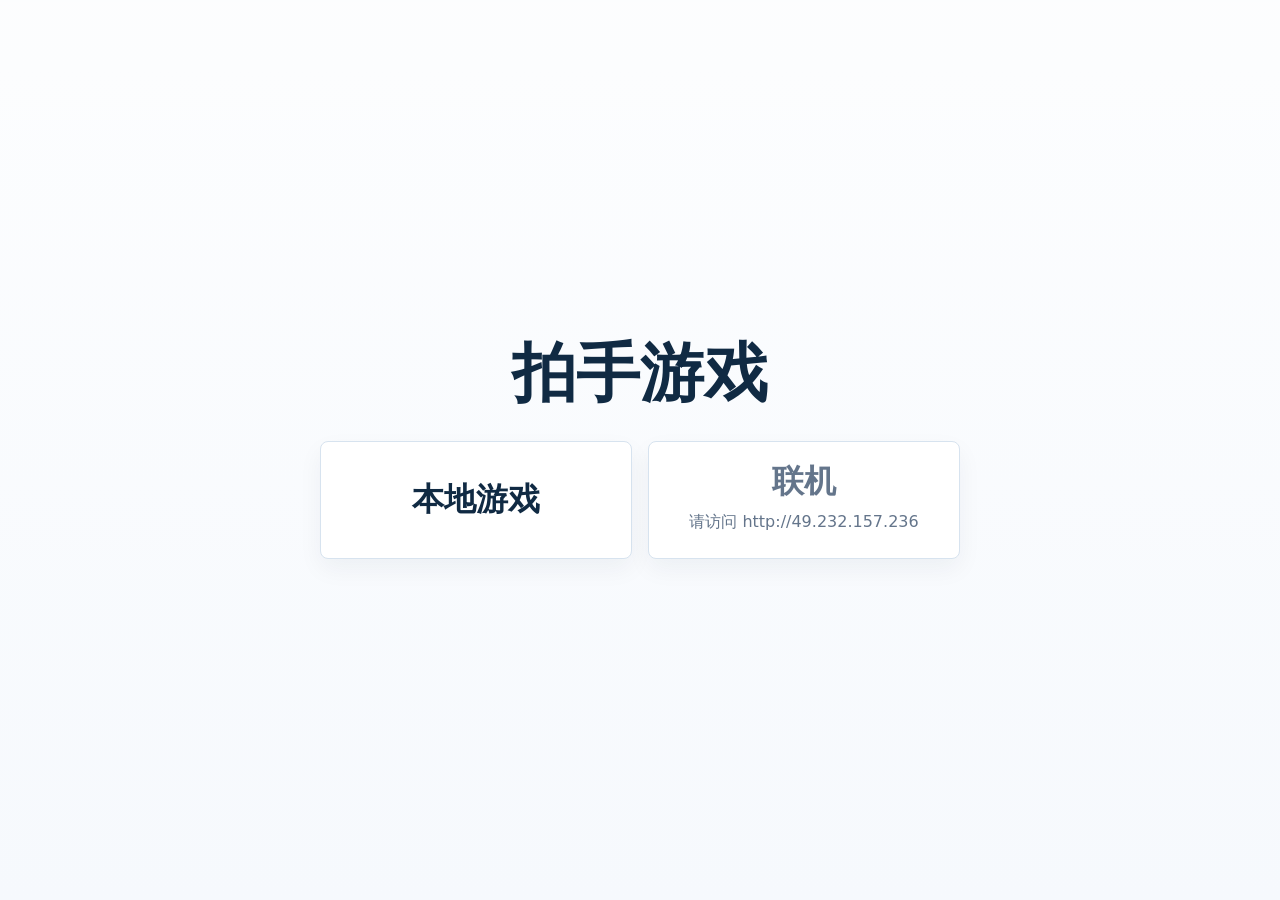
==== commit 238bb155: "Deploy 03c7f8187dcc02e668fb356054992a0a6dfc2f4c" ====
--- a/index.html
+++ b/index.html
@@ -5,9 +5,9 @@
     <meta name="viewport" content="width=device-width, initial-scale=1.0" />
     <meta name="description" content="拍手游戏：本地游玩资、掘与量子掘。" />
     <title>拍手游戏</title>
-    <script type="module" crossorigin src="/assets/main-BBAlgF4y.js"></script>
+    <script type="module" crossorigin src="/assets/main-CUeBvuvm.js"></script>
     <link rel="modulepreload" crossorigin href="/assets/modulepreload-polyfill-B5Qt9EMX.js">
-    <link rel="stylesheet" crossorigin href="/assets/main-BSuI_j6y.css">
+    <link rel="stylesheet" crossorigin href="/assets/main-BgeFEhe9.css">
   </head>
   <body>
     <div class="site-shell">
--- a/assets/main-BgeFEhe9.css
+++ b/assets/main-BgeFEhe9.css
@@ -0,0 +1 @@
+.clap-app{--clap-bg: #f6f9fd;--clap-surface: #ffffff;--clap-surface-soft: #eef5fb;--clap-line: #d7e3ef;--clap-line-strong: #b8c9db;--clap-ink: #102a43;--clap-text: #2e3a4d;--clap-muted: #64758b;--clap-blue: #153e75;--clap-blue-soft: #1d4e89;--clap-green: #2f6f5e;--clap-red: #b44242;--clap-amber: #8a6f2a;--clap-badge-green: #49b887;--clap-badge-red: #d95b5b;--clap-badge-blue: #259ec3;position:fixed;inset:0;width:100vw;height:100vh;height:100dvh;display:grid;grid-template-rows:minmax(0,1fr);color:var(--clap-text);background:linear-gradient(180deg,#ffffffb8,#f6f9fdf5),var(--clap-bg);overflow:hidden}.clap-online-entry,.clap-online-room{width:min(680px,calc(100vw - 32px))}.clap-online-status,.clap-online-copy-result,.clap-online-spectators{margin:0;color:var(--clap-muted)}.clap-online-field input{width:min(320px,100%);min-height:42px;padding:8px 12px;border:1px solid var(--clap-line);border-radius:8px;color:var(--clap-ink);background:var(--clap-surface)}.clap-online-field input:focus-visible{outline:2px solid rgba(29,78,137,.24);outline-offset:2px;border-color:var(--clap-blue-soft)}.clap-online-code-input,.clap-online-room-code{font-family:ui-monospace,Cascadia Mono,SFMono-Regular,Consolas,monospace;letter-spacing:.12em}.clap-online-code-input::placeholder{letter-spacing:0}.clap-online-actions{flex-wrap:wrap}.clap-online-actions button:disabled{cursor:wait;opacity:.58}.clap-online-feedback{width:min(520px,100%);height:34px;display:grid;place-items:start center;overflow:hidden}.clap-online-feedback p{max-width:100%;margin:0;overflow:hidden;font-size:14px;font-weight:700;line-height:1.2;text-align:center;overflow-wrap:anywhere;display:-webkit-box;-webkit-box-orient:vertical;-webkit-line-clamp:2}.clap-online-feedback .status{color:var(--clap-muted)}.clap-online-feedback .error{color:var(--clap-red)}.clap-online-room-heading,.clap-online-room-code-row,.clap-online-share-actions,.clap-online-seats{display:flex;align-items:center;gap:12px}.clap-online-room-heading{width:min(660px,100%);justify-content:center}.clap-online-room-code-row{justify-content:center}.clap-online-room-heading h2,.clap-online-room-heading span,.clap-online-seat span,.clap-online-seat strong,.clap-online-seat small,.clap-online-seat em,.clap-online-race-commit h3,.clap-online-early-result strong,.clap-online-early-result span{margin:0}.clap-online-eyebrow{display:block;color:var(--clap-muted);font-size:12px}.clap-online-room-code{margin-top:2px!important}.clap-entry-panel.setup.clap-online-room{width:min(780px,100%);min-height:0;gap:16px;align-content:start;padding:26px}.clap-online-leave{position:absolute;top:18px;right:18px;min-height:36px;padding:6px 12px}.clap-online-connection{padding:5px 9px;border:1px solid var(--clap-line);border-radius:999px;color:var(--clap-muted);font-size:12px}.clap-online-connection.connected{border-color:#2f6f5e59;color:var(--clap-green);background:#49b88717}.clap-online-share-actions{justify-content:center;flex-wrap:wrap}.clap-online-seats{width:min(660px,100%);align-items:stretch}.clap-online-seat{min-width:0;flex:1 1 0;display:grid;gap:5px;padding:14px;border:1px solid var(--clap-line);border-radius:8px;background:var(--clap-surface-soft)}.clap-online-seat>span,.clap-online-seat>small{color:var(--clap-muted);font-size:12px}.clap-online-seat>strong{overflow:hidden;color:var(--clap-ink);text-overflow:ellipsis;white-space:nowrap}.clap-online-seat>em{color:var(--clap-blue-soft);font-size:13px;font-style:normal}.clap-online-seat.empty{border-style:dashed;background:transparent}.clap-online-race-commit,.clap-online-early-result{display:grid;gap:12px;padding:14px;border:1px solid var(--clap-line);border-radius:8px;background:var(--clap-surface-soft)}.clap-online-race-commit h3{font-size:15px}.clap-online-race-commit{width:min(520px,100%);gap:10px;padding:12px}.clap-online-ready-button{justify-self:center;min-width:min(220px,100%)}.clap-online-early-result span{color:var(--clap-muted)}.clap-online-game-error{position:fixed;z-index:31;right:14px;bottom:14px;max-width:min(420px,calc(100vw - 28px));padding:10px 13px;border:1px solid rgba(180,66,66,.3);border-radius:8px;color:var(--clap-red);background:#fffffff5;box-shadow:0 8px 22px #102a431f}@media(max-width:700px){.clap-online-entry,.clap-online-room{width:calc(100vw - 20px)}.clap-online-seats{flex-direction:column}.clap-entry-panel.setup.clap-online-room{gap:13px;padding:54px 14px 16px}.clap-online-leave{top:12px;right:12px}.clap-online-room-code-row{flex-wrap:wrap;gap:7px}}html[data-tool-fullscreen=true] .main-content{position:fixed;inset:0;width:100vw;height:100vh;height:100dvh}.clap-app button,.clap-app input{font:inherit}.clap-app *,.clap-app *:before,.clap-app *:after{box-sizing:border-box}.clap-entry-panel h2,.clap-entry-panel h3,.clap-player h2,.clap-player p,.clap-round-card h2,.clap-round-card p,.clap-move-group h3,.clap-log p{margin:0}.clap-ghost-button,.clap-main-button,.clap-primary-card,.clap-segment button,.clap-move-button,.clap-settings-trigger,.clap-settings-tabs button{border:1px solid var(--clap-line);border-radius:8px;background:var(--clap-surface);color:var(--clap-ink);cursor:pointer;transition:background-color .15s ease,border-color .15s ease,color .15s ease,transform .15s ease}.clap-ghost-button{justify-self:start;min-height:36px;padding:6px 13px}.clap-ghost-button:hover,.clap-segment button:hover,.clap-move-button:hover{border-color:var(--clap-line-strong);background:var(--clap-surface-soft)}.clap-main-button{min-height:42px;padding:8px 18px;border-color:var(--clap-blue);background:var(--clap-blue);color:#fff}.clap-main-button:hover{border-color:var(--clap-blue-soft);background:var(--clap-blue-soft)}.clap-settings-trigger{width:46px;height:46px;min-height:46px;display:grid;place-items:center;padding:0;border-color:var(--clap-blue);background:var(--clap-blue);box-shadow:0 8px 20px #102a4314}.clap-return-icon{width:24px;height:24px;display:block}.clap-settings-trigger[hidden]{display:none}.clap-settings-trigger:hover{border-color:var(--clap-blue-soft);background:var(--clap-blue-soft)}.clap-settings-tabs button:hover{border-color:var(--clap-line-strong);background:var(--clap-surface-soft)}.clap-settings-icon{width:23px;height:23px;display:block}.clap-settings-backdrop{position:fixed;z-index:40;inset:0;background:#102a431f}.clap-settings-panel{position:fixed;top:var(--clap-settings-top, 58px);right:max(14px,var(--clap-settings-right, 14px));width:min(520px,calc(100vw - 28px));max-height:calc(100vh - var(--clap-settings-top, 58px) - 14px);max-height:calc(100dvh - var(--clap-settings-top, 58px) - 14px);display:grid;gap:14px;padding:18px;border:1px solid var(--clap-line);border-radius:8px;background:#fffffffa;box-shadow:0 24px 60px #102a432e;overflow:auto}.clap-settings-head{display:flex;align-items:center;justify-content:space-between;gap:12px}.clap-settings-head h2,.clap-settings-card h3,.clap-settings-card p{margin:0}.clap-settings-head h2{color:var(--clap-ink);font:700 28px/1.1 "Source Sans 3",Segoe UI,sans-serif}.clap-settings-tabs{display:flex;flex-wrap:wrap;gap:8px}.clap-zi-stage{min-height:0;height:100%;display:grid;grid-template-rows:minmax(0,3fr) minmax(0,4fr) minmax(0,3fr);gap:0;padding:0;background:var(--clap-bg);overflow:hidden}.clap-app.zi-battle{place-items:center;background:#e8f0f8}.clap-app.zi-battle .clap-zi-stage{width:100%;height:100%;box-shadow:0 0 0 1px #153e7538,0 0 30px #102a4329}@media(max-aspect-ratio:8/5){.clap-app.zi-battle .clap-zi-stage{width:100%;height:auto;aspect-ratio:8 / 5}}@media(min-aspect-ratio:2/1){.clap-app.zi-battle .clap-zi-stage{width:auto;height:100%;aspect-ratio:2 / 1}}.clap-zi-zone{min-width:0;min-height:0;background:#ffffffeb}.clap-zi-enemy-zone{display:grid;align-items:stretch;padding:12px clamp(12px,2vw,22px);border-bottom:1px solid var(--clap-line)}.clap-zi-table-area{min-width:0;min-height:0;display:grid;grid-template-rows:minmax(0,1fr);padding:12px clamp(12px,2vw,22px);background:#f5f9fd;overflow:hidden}.clap-zi-self-zone{display:grid;align-content:stretch;align-items:stretch;padding:12px clamp(12px,2vw,22px);border-top:1px solid var(--clap-line)}.clap-zi-info{min-height:0;display:grid;grid-template-columns:max-content minmax(0,3fr) minmax(0,5.2fr) max-content;align-items:stretch;gap:12px}.clap-zi-info.with-actions{grid-template-columns:max-content minmax(0,3fr) minmax(0,3fr) max-content}.clap-zi-info.with-actions.race-undead{grid-template-columns:max-content minmax(0,2fr) minmax(0,4fr) max-content}.clap-zi-info.with-actions.race-orc{grid-template-columns:max-content minmax(0,3fr) minmax(0,3.5fr) max-content}.clap-zi-enemy-zone .clap-zi-info,.clap-zi-self-zone .clap-zi-info{height:100%;align-self:stretch}.clap-zi-table,.clap-zi-move-box{border:1px solid var(--clap-line);border-radius:8px;box-shadow:0 8px 18px #102a430a}.clap-zi-table{background:#f5f9fd}.clap-zi-move-box{background:var(--clap-surface)}.clap-zi-race-choice-row{min-width:0;min-height:0;height:100%;display:grid;gap:12px;padding:8px;border:1px solid rgba(215,227,239,.86);border-radius:10px;background:#eef5fb5c}.clap-zi-race-choice-row.enemy{grid-template-columns:repeat(5,minmax(0,1fr))}.clap-zi-race-choice-row.self{grid-template-columns:repeat(4,minmax(0,1fr))}.clap-zi-race-choice{min-width:0;min-height:0;display:grid;place-items:center;padding:8px;overflow:hidden;border:1px solid var(--clap-line);border-radius:8px;background:#f2f6fb;color:var(--clap-muted);cursor:pointer;font-family:"Source Sans 3",Segoe UI,Microsoft YaHei,sans-serif;transition:background-color .15s ease,border-color .15s ease,color .15s ease}.clap-zi-race-choice:not(.selected):hover{border-color:var(--clap-blue-soft);background:var(--clap-surface-soft);color:var(--clap-ink)}.clap-zi-race-choice.selected{border-color:var(--clap-blue);background:var(--clap-blue);color:#fff}.clap-zi-race-choice .clap-zi-cell-label{font-size:clamp(28px,4.2vh,52px);font-weight:800;line-height:1.05}.clap-zi-base-group{min-width:0;min-height:0;height:100%;width:max-content;display:grid;grid-template-columns:auto auto;align-items:stretch;justify-content:start;gap:6px;padding:8px;border:1px solid rgba(215,227,239,.86);border-radius:10px;background:#eef5fb5c;box-shadow:none}.clap-zi-player-cell,.clap-zi-cell,.clap-zi-resource-button,.clap-zi-action-button,.clap-zi-restart{border:1px solid var(--clap-line);border-radius:8px;background:#fff;color:var(--clap-ink);cursor:pointer;font-family:"Source Sans 3",Segoe UI,Microsoft YaHei,sans-serif;transition:background-color .15s ease,border-color .15s ease,box-shadow .15s ease,color .15s ease,filter .15s ease,transform .15s ease}.clap-zi-player-cell{position:relative;min-width:0;min-height:0;width:auto;height:100%;aspect-ratio:1 / 1;align-self:stretch;justify-self:start;display:grid;grid-template-rows:minmax(0,1fr) auto auto minmax(0,1fr);align-content:center;justify-items:center;gap:5px;padding:10px;border-color:var(--clap-blue);background:var(--clap-blue);color:#fff;overflow:hidden;text-align:center}.clap-zi-player-cell strong{min-width:0;max-width:100%;overflow:hidden;color:inherit;grid-row:2;align-self:end;padding:.08em 0;font-size:var(--zi-39, 39px);line-height:1.12;text-overflow:ellipsis;white-space:nowrap}.clap-zi-player-cell .clap-zi-player-name{min-width:0;max-width:100%;overflow:hidden;color:inherit;grid-row:3;align-self:start;padding:.08em 0;font-size:var(--zi-17, 17px);line-height:1.16;text-overflow:ellipsis;white-space:nowrap}.clap-zi-base-split{position:relative;min-height:0;width:auto;height:100%;aspect-ratio:1 / 3;align-self:stretch;justify-self:start;display:grid;grid-template-rows:repeat(3,minmax(0,1fr));overflow:hidden;border:0;border-radius:8px;background:#fff;box-shadow:none}.clap-zi-base-split .clap-zi-cell{position:relative;z-index:0;border:0;border-radius:0;padding:4px 6px;overflow:visible}.clap-zi-base-split .clap-zi-cell:first-child{border-radius:7px 7px 0 0}.clap-zi-base-split .clap-zi-cell:last-child{border-radius:0 0 7px 7px}.clap-zi-base-split .clap-zi-cell+.clap-zi-cell{border-top:0}.clap-zi-base-split .clap-zi-cell+.clap-zi-cell:before{content:"";position:absolute;top:0;right:0;left:0;z-index:1;height:1px;background:var(--clap-line);transition:background-color .15s ease;pointer-events:none}.clap-zi-base-split .clap-zi-cell:after{--zi-base-border-color: var(--clap-line);content:"";position:absolute;inset:0;z-index:2;border-style:solid;border-color:var(--zi-base-border-color);transition:border-color .15s ease;pointer-events:none}.clap-zi-base-split .clap-zi-cell:first-child:after{border-width:1px 1px 0}.clap-zi-base-split .clap-zi-cell:nth-child(2):after{border-width:0 1px}.clap-zi-base-split .clap-zi-cell:last-child:after{border-width:0 1px 1px}.clap-zi-base-split .clap-zi-cell:first-child:after{border-radius:8px 8px 0 0}.clap-zi-base-split .clap-zi-cell:last-child:after{border-radius:0 0 8px 8px}.clap-zi-base-split .clap-zi-cell:not(:disabled):hover,.clap-zi-base-split .clap-zi-cell.selected{z-index:3}.clap-zi-base-split .clap-zi-cell.exists:after{--zi-base-border-color: var(--clap-blue)}.clap-zi-base-split .clap-zi-cell.cursed:after{--zi-base-border-color: var(--clap-line)}.clap-zi-base-split .clap-zi-cell.exists.cursed:after{--zi-base-border-color: #3f4854}.clap-zi-base-split .clap-zi-cell.selected:after{--zi-base-border-color: var(--clap-green)}.clap-zi-base-split .clap-zi-cell:not(.exists):not(.cursed):not(.selected):not(:disabled):hover:after{--zi-base-border-color: var(--clap-blue-soft)}.clap-zi-base-split .clap-zi-cell.cursed:not(.exists):not(:disabled):hover:after{--zi-base-border-color: #717b87}.clap-zi-base-split .clap-zi-cell.exists.cursed:not(:disabled):hover:after{--zi-base-border-color: #303946}.clap-zi-base-split .clap-zi-cell.exists:not(.cursed):not(:disabled):hover:after{--zi-base-border-color: var(--clap-blue-soft)}.clap-zi-base-split .clap-zi-cell.exists:before,.clap-zi-base-split .clap-zi-cell.selected:before{background:transparent}.clap-zi-base-split .clap-zi-cell:first-child:is(.cursed,:not(.exists)):not(:disabled):hover:after{border-bottom-width:1px}.clap-zi-base-split .clap-zi-cell:nth-child(2):is(.cursed,:not(.exists)):not(:disabled):hover:after{border-top-width:1px;border-bottom-width:1px}.clap-zi-base-split .clap-zi-cell:last-child:is(.cursed,:not(.exists)):not(:disabled):hover:after{border-top-width:1px}.clap-zi-info-group,.clap-zi-command-group{min-width:0;min-height:0;display:grid;gap:6px;padding:8px;border:1px solid rgba(215,227,239,.86);border-radius:10px;background:#eef5fb5c;box-shadow:none}.clap-zi-command-group{align-self:stretch;height:100%;width:auto;aspect-ratio:4 / 3;justify-self:end;grid-template-columns:minmax(0,1fr) minmax(0,3fr)}.clap-zi-info-group.buildings.race-human{grid-template-columns:repeat(3,minmax(0,1fr));grid-template-rows:repeat(2,minmax(0,1fr))}.clap-zi-info-group.buildings.race-undead{grid-template-columns:repeat(2,minmax(0,1fr))}.clap-zi-info-group.buildings.race-orc,.clap-zi-info-group.buildings.race-nightElf{grid-template-columns:repeat(3,minmax(0,1fr))}.clap-zi-info-group.buildings:not(.race-human) .clap-zi-cell-label{min-height:0;max-width:none;max-height:100%;writing-mode:vertical-rl;text-orientation:upright;white-space:nowrap}.clap-zi-info-group.units{grid-template-rows:minmax(0,1fr)}.clap-zi-info-group.units.race-human,.clap-zi-info-group.units.race-nightElf{grid-template-columns:repeat(6,minmax(0,1fr))}.clap-zi-info-group.units.race-undead,.clap-zi-info-group.units.race-orc{grid-template-columns:repeat(7,minmax(0,1fr))}.clap-zi-info.with-actions .clap-zi-info-group.units.race-human,.clap-zi-info.with-actions .clap-zi-info-group.units.race-nightElf,.clap-zi-info.with-actions .clap-zi-info-group.units.race-orc{grid-template-columns:repeat(3,minmax(0,1fr));grid-template-rows:repeat(2,minmax(0,1fr))}.clap-zi-info.with-actions .clap-zi-info-group.units.race-orc.paged{grid-template-columns:minmax(0,.25fr) repeat(3,minmax(0,1fr)) minmax(0,.25fr);grid-template-rows:repeat(2,minmax(0,1fr))}.clap-zi-unit-page-button{position:relative;min-width:0;min-height:0;display:grid;place-items:center;padding:0;overflow:hidden;border:1px solid var(--clap-line);border-radius:8px;background:#fff;color:var(--clap-muted);cursor:pointer;transition:background-color .15s ease,border-color .15s ease,color .15s ease}.clap-zi-unit-page-button.next{grid-column:-2 / -1;grid-row:1 / span 2}.clap-zi-unit-page-button.prev{grid-column:1;grid-row:1 / span 2}.clap-zi-unit-page-button svg{width:min(var(--zi-16, 16px),82%);height:min(var(--zi-28, 28px),64%)}.clap-zi-unit-page-button path{fill:currentColor}.clap-zi-unit-page-button:not(:disabled):hover{border-color:var(--clap-blue-soft);background:var(--clap-surface-soft);color:var(--clap-blue)}.clap-zi-unit-page-button:disabled{color:#68798f57;cursor:default}.clap-zi-unit-page-count{position:absolute;right:0;bottom:4px;left:0;min-width:0;overflow:hidden;color:currentColor;font-size:var(--zi-12, 12px);font-weight:800;line-height:1;text-align:center;text-overflow:clip}.clap-zi-unit-page-preview{position:fixed;z-index:80;min-width:124px;max-width:190px;display:grid;gap:3px;padding:6px;border:1px solid var(--clap-line);border-radius:8px;background:#fffffffa;box-shadow:0 14px 34px #102a4329;color:var(--clap-ink);pointer-events:none}.clap-zi-unit-page-preview.below{transform:translate(-50%)}.clap-zi-unit-page-preview.above{transform:translate(-50%,-100%)}.clap-zi-unit-page-preview-row{display:grid;grid-template-columns:3.7em 1.45em 2.65em;align-items:center;column-gap:5px;min-width:0;padding:4px 5px;border:1px solid rgba(215,227,239,.78);border-radius:6px;background:#f7fafc;font-family:"Source Sans 3",Segoe UI,Microsoft YaHei,sans-serif;font-size:var(--zi-13, 13px);font-weight:800;line-height:1.2}.clap-zi-unit-page-preview-name{min-width:0;overflow:hidden;color:var(--clap-muted);text-align:left;text-overflow:ellipsis;white-space:nowrap}.clap-zi-unit-page-preview-alive{color:var(--clap-badge-green);font-variant-numeric:tabular-nums;text-align:right}.clap-zi-unit-page-preview-dead{display:inline-flex;align-items:center;justify-content:flex-end;gap:2px;color:var(--clap-badge-red);font-variant-numeric:tabular-nums}.clap-zi-unit-page-preview-dead .clap-zi-skull-icon{width:var(--zi-13, 13px);height:var(--zi-13, 13px)}.clap-zi-info.with-actions .clap-zi-info-group.units.race-undead{grid-template-columns:repeat(4,minmax(0,1fr));grid-template-rows:repeat(2,minmax(0,1fr))}.clap-zi-info.with-actions .clap-zi-info-group.units.race-undead .clap-zi-cell:nth-child(7){grid-column:span 2}.clap-zi-cell{position:relative;min-width:0;min-height:0;display:grid;place-items:center;padding:7px;overflow:hidden}.clap-zi-resource-button{position:relative;min-width:0;width:100%;height:100%;aspect-ratio:1 / 1;align-self:stretch;justify-self:center;display:grid;place-items:center;padding:10px;border-color:var(--clap-blue);background:var(--clap-blue);color:#fff;text-align:center}.clap-zi-command-group .clap-zi-resource-button{min-height:0;aspect-ratio:auto;border-radius:8px}.clap-zi-resource-button:disabled{cursor:default;opacity:1}.clap-zi-resource-button:not(:disabled):hover{border-color:var(--clap-blue-soft);background:var(--clap-blue-soft)}.clap-zi-resource-button.sniped{border-color:#3f4854;background:#59636f;color:#fff}.clap-zi-resource-button.sniped:not(:disabled):hover{border-color:#303946;background:#495461}.clap-zi-resource-button .clap-zi-resource-label{color:inherit;font-size:var(--zi-44, 44px);font-weight:800;line-height:.95}.clap-zi-resource-button .clap-zi-resource-amount{position:absolute;right:9px;bottom:8px;z-index:2;color:inherit;font-size:var(--zi-30, 30px);font-weight:800;line-height:.95}.clap-zi-cell.exists{border-color:var(--clap-blue);background:var(--clap-blue);color:#fff}.clap-zi-player-cell:disabled,.clap-zi-cell:disabled,.clap-zi-action-button:disabled{cursor:default;opacity:1}.clap-zi-cell:not(:disabled):hover,.clap-zi-action-button:not(:disabled):hover,.clap-zi-restart:hover{border-color:var(--clap-blue-soft);background:var(--clap-surface-soft)}.clap-zi-cell.exists:not(:disabled):hover{border-color:var(--clap-blue-soft);background:var(--clap-blue-soft);color:#fff}.clap-zi-player-cell:not(:disabled):hover{border-color:var(--clap-blue-soft);background:var(--clap-blue-soft);color:#fff}.clap-zi-cell:not(.exists){border-color:var(--clap-line);color:var(--clap-muted);background:#f2f6fb}.clap-zi-cell.cursed{border-color:#9aa3ad;color:#5f6875;background:#e4e7eb}.clap-zi-cell.exists.cursed{border-color:#3f4854;color:#fff;background:#59636f}.clap-zi-cell.cursed:not(:disabled):hover{border-color:#717b87;color:#46515e;background:#d8dde2}.clap-zi-cell.exists.cursed:not(:disabled):hover{border-color:#303946;color:#fff;background:#495461}.clap-zi-player-cell.ruined{border-color:#3f4854;background:#59636f;color:#fff}.clap-zi-player-cell.ruined:not(:disabled):hover{border-color:#303946;background:#495461;color:#fff}.clap-zi-cell.legal:not(:disabled):hover{border-color:var(--clap-blue-soft)}.clap-zi-buildable-plus{position:absolute;left:7px;top:7px;z-index:4;width:var(--zi-15, 15px);height:var(--zi-15, 15px);pointer-events:none}.clap-zi-player-cell .clap-zi-buildable-plus{left:7px;top:7px}.clap-zi-base-split .clap-zi-buildable-plus,.clap-zi-base-split .clap-zi-action-hint-mark{left:4px;top:4px}.clap-zi-cure-hint{position:absolute;left:7px;top:7px;z-index:4;display:inline-flex;align-items:center;gap:5px;max-width:calc(100% - 14px);height:var(--zi-22, 22px);overflow:hidden;color:#3f4854;pointer-events:none}.clap-zi-player-cell .clap-zi-cure-hint{left:7px;top:7px}.clap-zi-base-split .clap-zi-cure-hint{left:4px;top:4px;max-width:calc(100% - 8px)}.clap-zi-cell.exists.cursed .clap-zi-cure-hint,.clap-zi-player-cell.ruined .clap-zi-cure-hint{color:#e5e7eb}.clap-zi-cure-hint .clap-zi-buildable-plus{position:relative;left:0;top:0;z-index:auto;flex:0 0 auto}.clap-zi-cure-hint-text{display:inline-flex;align-items:center;min-width:0;height:var(--zi-18, 18px);overflow:hidden;color:inherit;font-size:var(--zi-14, 14px);font-weight:800;line-height:1;text-overflow:ellipsis;white-space:nowrap}.clap-zi-buildable-plus:before,.clap-zi-buildable-plus:after{content:"";position:absolute;left:0;top:0;border-radius:0;background:var(--clap-badge-green)}.clap-zi-buildable-plus.tone-dark:before,.clap-zi-buildable-plus.tone-dark:after{background:#3f4854}.clap-zi-buildable-plus.tone-red:before,.clap-zi-buildable-plus.tone-red:after{background:var(--clap-badge-red)}.clap-zi-cell.exists.cursed .clap-zi-buildable-plus.tone-dark:before,.clap-zi-cell.exists.cursed .clap-zi-buildable-plus.tone-dark:after,.clap-zi-player-cell.ruined .clap-zi-buildable-plus.tone-dark:before,.clap-zi-player-cell.ruined .clap-zi-buildable-plus.tone-dark:after{background:#e5e7eb}.clap-zi-buildable-plus:before{width:var(--zi-15, 15px);height:var(--zi-4, 4px);transform:translateY(var(--zi-5_5, 5.5px))}.clap-zi-buildable-plus:after{width:var(--zi-4, 4px);height:var(--zi-15, 15px);transform:translate(var(--zi-5_5, 5.5px))}.clap-zi-action-hint-mark{position:absolute;left:7px;top:7px;z-index:4;display:inline-flex;align-items:center;gap:2px;min-width:0;max-width:calc(100% - 14px);width:auto;height:var(--zi-24, 24px);color:var(--clap-muted);pointer-events:none}.clap-zi-action-hint-mark.attack{color:var(--clap-badge-red)}.clap-zi-action-hint-mark.defense{color:var(--clap-badge-blue)}.clap-zi-action-hint-mark.skill{color:var(--clap-badge-green)}.clap-zi-action-hint-mark.target{color:var(--clap-badge-blue)}.clap-zi-cell.exists .clap-zi-action-hint-mark,.clap-zi-cell.exists.cursed .clap-zi-action-hint-mark,.clap-zi-cell.selected .clap-zi-action-hint-mark{color:#fff}.clap-zi-action-hint{flex:0 0 auto;width:var(--zi-18, 18px);height:var(--zi-18, 18px)}.clap-zi-action-hint.target{width:var(--zi-20, 20px);height:var(--zi-20, 20px)}.clap-zi-action-hint-text{display:inline-flex;align-items:center;min-width:0;height:var(--zi-18, 18px);overflow:hidden;color:inherit;font-size:var(--zi-14, 14px);font-weight:800;line-height:1;text-overflow:ellipsis;white-space:nowrap}.clap-zi-action-hint .hint-fill,.clap-zi-action-hint .hint-fill-solid,.clap-zi-action-hint .hint-fill-left,.clap-zi-action-hint .hint-fill-right{fill:currentColor;stroke:none}.clap-zi-action-hint .hint-fill{opacity:.32}.clap-zi-action-hint .hint-fill-solid{opacity:1}.clap-zi-action-hint .hint-fill-left{opacity:.46}.clap-zi-action-hint .hint-fill-right{opacity:.26}.clap-zi-cell.exists .clap-zi-action-hint .hint-fill,.clap-zi-cell.exists.cursed .clap-zi-action-hint .hint-fill,.clap-zi-cell.selected .clap-zi-action-hint .hint-fill{opacity:.42}.clap-zi-cell.exists .clap-zi-action-hint .hint-fill-left,.clap-zi-cell.exists.cursed .clap-zi-action-hint .hint-fill-left,.clap-zi-cell.selected .clap-zi-action-hint .hint-fill-left{opacity:.58}.clap-zi-cell.exists .clap-zi-action-hint .hint-fill-right,.clap-zi-cell.exists.cursed .clap-zi-action-hint .hint-fill-right,.clap-zi-cell.selected .clap-zi-action-hint .hint-fill-right{opacity:.36}.clap-zi-action-hint .hint-stroke,.clap-zi-action-hint .hint-ridge,.clap-zi-action-hint .hint-target{fill:none;stroke:currentColor;stroke-width:1.76;stroke-linecap:square;stroke-linejoin:miter;stroke-miterlimit:2.5}.clap-zi-action-hint .hint-target{stroke-width:2.48}.clap-zi-action-hint .hint-ridge{opacity:.82}.clap-zi-cell.selected,.clap-zi-player-cell.selected{border-color:var(--clap-green);background:#2f6f5e14}.clap-zi-player-cell.selected,.clap-zi-cell.exists.selected{background:var(--clap-green);color:#fff}.clap-zi-cell-label{position:relative;z-index:1;min-width:0;max-width:100%;overflow:hidden;color:inherit;font-family:"Source Sans 3",Segoe UI,Microsoft YaHei,sans-serif;font-weight:700;font-size:var(--zi-22, 22px);line-height:1.15;text-overflow:ellipsis;white-space:nowrap}.clap-zi-base-split .clap-zi-cell-label{font-size:var(--zi-18, 18px)}.clap-zi-cell-label.stacked{display:grid;justify-items:center;gap:var(--zi-2, 2px);line-height:1.05;white-space:normal}.clap-zi-count{position:absolute;z-index:1;box-sizing:border-box;display:inline-flex;align-items:center;justify-content:center;gap:var(--zi-2, 2px);min-width:0;height:var(--zi-22, 22px);padding:0;border-radius:0;background:transparent;font-family:"Source Sans 3",Segoe UI,Microsoft YaHei,sans-serif;font-variant-numeric:tabular-nums;font-size:var(--zi-17, 17px);font-weight:800;line-height:var(--zi-22, 22px);text-align:center}.clap-zi-count.alive-count{right:5px;bottom:5px;color:var(--clap-badge-green)}.clap-zi-count.dead-count{left:5px;bottom:5px;color:var(--clap-badge-red)}.clap-zi-skull-icon{width:var(--zi-18, 18px);height:var(--zi-18, 18px);flex:0 0 auto}.clap-zi-skull-icon .skull-fill,.clap-zi-skull-icon .skull-shape{fill:currentColor}.clap-zi-skull-icon .skull-fill{opacity:.32}.clap-zi-skull-icon .skull-shape{opacity:1}.clap-zi-cell.exists .clap-zi-count.alive-count,.clap-zi-cell.exists.cursed .clap-zi-count.alive-count,.clap-zi-cell.selected .clap-zi-count.alive-count{color:#d7f7e9}.clap-zi-cell.exists .clap-zi-count.dead-count,.clap-zi-cell.exists.cursed .clap-zi-count.dead-count,.clap-zi-cell.selected .clap-zi-count.dead-count{color:#ffe1e1}.clap-zi-cell.exists .clap-zi-skull-icon .skull-fill,.clap-zi-cell.exists.cursed .clap-zi-skull-icon .skull-fill,.clap-zi-cell.selected .clap-zi-skull-icon .skull-fill{opacity:.42}.clap-zi-table{position:relative;min-height:0;width:100%;height:100%;display:block;overflow:hidden}.clap-zi-table-corner{position:absolute;z-index:5;bottom:var(--zi-14, 14px);max-width:calc(11% - var(--zi-4, 4px))}.clap-zi-table-status{left:var(--zi-14, 14px);display:flex;flex-direction:column;align-items:flex-start;gap:var(--zi-2, 2px);overflow:hidden;color:var(--clap-muted);font-size:var(--zi-11, 11px);font-weight:700;line-height:1.2;pointer-events:none}.clap-zi-table-status strong,.clap-zi-table-status span{display:block;max-width:100%;overflow:hidden;text-overflow:ellipsis;white-space:nowrap}.clap-zi-table-status strong{color:var(--clap-ink);font-family:ui-monospace,Cascadia Mono,Consolas,monospace;font-size:var(--zi-12, 12px);letter-spacing:.08em}.clap-zi-table-action{right:var(--zi-14, 14px);display:flex;justify-content:flex-end}.clap-zi-table-action button{box-sizing:border-box;max-width:100%;min-height:var(--zi-30, 30px);padding:var(--zi-4, 4px) var(--zi-7, 7px);overflow:hidden;border:1px solid var(--clap-line);border-radius:var(--zi-6, 6px);color:var(--clap-blue);background:var(--clap-surface);font-size:var(--zi-11, 11px);font-weight:700;line-height:1.1;text-overflow:ellipsis;white-space:nowrap;cursor:pointer}.clap-zi-table-action button:hover{border-color:var(--clap-blue);background:var(--clap-surface-soft)}.clap-zi-table-main{position:absolute;inset:14px 16px;min-width:0;min-height:0;display:grid;grid-template-columns:minmax(0,1fr) minmax(0,3fr) minmax(0,2fr) minmax(0,3fr) minmax(0,1fr);grid-template-rows:minmax(0,1fr);align-items:stretch;gap:12px}.clap-zi-move-box.enemy{grid-column:2;grid-row:1;align-self:stretch}.clap-zi-move-box.self{grid-column:4;grid-row:1;align-self:stretch}.clap-zi-table-main.self-left .clap-zi-move-box.enemy{grid-column:4}.clap-zi-table-main.self-left .clap-zi-move-box.self{grid-column:2}.clap-zi-center-panel{grid-column:3;grid-row:1;min-width:0;min-height:0;align-self:center;justify-self:center;z-index:4;max-width:100%;display:grid;justify-items:center;gap:var(--zi-12, 12px)}.clap-zi-center-panel.winner{width:100%}.clap-zi-winner-panel{box-sizing:border-box;width:100%;max-width:100%;min-width:0;min-height:0;display:grid;justify-items:center;gap:var(--zi-10, 10px);container-type:inline-size;color:var(--clap-ink);text-align:center}.clap-zi-round-panel{min-width:0;min-height:0;max-width:100%;overflow:hidden;color:var(--clap-muted);font-family:"Source Sans 3",Segoe UI,Microsoft YaHei,sans-serif;font-size:var(--zi-37, 37px);font-weight:700;line-height:1.14;text-align:center;text-overflow:ellipsis;white-space:nowrap}.clap-zi-center-action{display:flex;justify-content:center}.clap-zi-online-center-controls{display:grid;justify-items:center;gap:var(--zi-6, 6px)}.clap-online-disconnect-status{display:grid;justify-items:center;gap:var(--zi-2, 2px);color:var(--clap-red);font-size:var(--zi-15, 15px);font-weight:700;line-height:1.15;white-space:nowrap}.clap-online-disconnect-status strong,.clap-online-disconnect-status span{font:inherit}.clap-zi-perspective-button{min-height:var(--zi-34, 34px);padding:var(--zi-5, 5px) var(--zi-12, 12px);border:1px solid var(--clap-line);border-radius:var(--zi-6, 6px);background:var(--clap-surface);color:var(--clap-ink);font-size:var(--zi-12, 12px);font-weight:700;white-space:nowrap;cursor:pointer}.clap-zi-perspective-button:hover{border-color:var(--clap-blue);background:var(--clap-surface-soft)}.clap-zi-winner-panel strong,.clap-zi-winner-panel span{display:block;max-width:100%;overflow:visible;font-size:var(--zi-37, 37px);font-weight:800;line-height:1.08;white-space:nowrap}.clap-zi-winner-panel .clap-zi-winner-name{width:100%;font-size:calc(var(--zi-37, 37px) * var(--zi-winner-name-fit, 1))}.clap-zi-winner-panel.human-win strong,.clap-zi-winner-panel.human-win span{color:var(--clap-green)}.clap-zi-winner-panel.bot-win strong,.clap-zi-winner-panel.bot-win span{color:var(--clap-red)}.clap-zi-winner-actions,.clap-zi-replay-actions{display:flex;flex-wrap:wrap;justify-content:center;gap:var(--zi-6, 6px)}.clap-zi-winner-actions{width:100%;flex-wrap:nowrap;gap:min(var(--zi-6, 6px),3cqw)}.clap-zi-winner-button{box-sizing:border-box;min-width:0;min-height:min(var(--zi-42, 42px),25cqw);padding:min(var(--zi-8, 8px),4cqw) min(var(--zi-14, 14px),7cqw);border:1px solid var(--clap-blue);border-radius:min(var(--zi-8, 8px),4cqw);border-color:var(--clap-blue);background:var(--clap-blue);color:#fff;font-size:min(var(--zi-14, 14px),9cqw);font-weight:800;white-space:nowrap;cursor:pointer}.clap-zi-winner-button:hover{border-color:var(--clap-blue-soft);background:var(--clap-blue-soft)}.clap-zi-winner-button:disabled{border-color:var(--clap-line);background:var(--clap-muted);cursor:not-allowed;opacity:.62}.clap-zi-replay-actions button{min-width:0;min-height:var(--zi-34, 34px);padding:var(--zi-5, 5px) var(--zi-9, 9px);border:1px solid var(--clap-line);border-radius:var(--zi-6, 6px);background:var(--clap-surface);color:var(--clap-ink);font-size:var(--zi-12, 12px);font-weight:700;white-space:nowrap;cursor:pointer}.clap-zi-replay-actions button:not(:disabled):hover{border-color:var(--clap-blue);background:var(--clap-surface-soft)}.clap-zi-replay-actions button:disabled{opacity:.45;cursor:default}.clap-zi-move-box{position:relative;min-width:0;min-height:0;height:100%;display:block;padding:14px;overflow:hidden;text-align:center}.clap-zi-move-box>span{position:absolute;top:14px;right:14px;left:14px;min-width:0;max-width:100%;display:flex;align-items:center;justify-content:center;gap:var(--zi-6, 6px);overflow:hidden;color:var(--clap-muted);font-family:"Source Sans 3",Segoe UI,Microsoft YaHei,sans-serif;font-size:var(--zi-13, 13px);font-stretch:normal;font-synthesis:none;font-weight:700;line-height:1.15;text-overflow:ellipsis;white-space:nowrap}.clap-zi-online-dot{width:var(--zi-8, 8px);height:var(--zi-8, 8px);flex:0 0 auto;border-radius:50%;background:var(--clap-red)}.clap-zi-online-dot.online{background:var(--clap-green)}.clap-zi-move-player-name{min-width:0;overflow:hidden;text-overflow:ellipsis;white-space:nowrap}.clap-zi-move-main{position:absolute;inset:14px;min-width:0;max-width:calc(100% - 28px);display:block;overflow:hidden}.clap-zi-move-main strong{position:absolute;top:50%;right:0;left:0;transform:translateY(-50%);max-width:100%;overflow:hidden;padding:.06em 0;color:var(--clap-ink);font-size:calc(var(--zi-52, 52px) * var(--zi-move-name-fit, 1));line-height:1.14;text-align:center;text-overflow:ellipsis;white-space:nowrap}.clap-zi-move-main strong.pending{color:#64758b75}.clap-zi-move-main p{position:absolute;top:calc(50% + var(--zi-46, 46px));right:0;left:0;width:100%;height:1.35em;margin:0;overflow:hidden;color:var(--clap-muted);font-size:calc(var(--zi-16, 16px) * var(--zi-move-note-fit, 1));font-weight:700;line-height:1.35;text-align:center;text-overflow:ellipsis;white-space:nowrap}.clap-zi-move-main p.clap-zi-previous-move{top:auto;bottom:calc(50% + var(--zi-46, 46px));color:var(--clap-ink)}.clap-zi-move-main p.clap-zi-move-note.unsubmitted{color:var(--clap-red)}.clap-zi-move-main p.clap-zi-move-note.submitted{color:var(--clap-green)}.clap-zi-move-main p:empty{display:none}.clap-zi-target-controls{position:absolute;right:12px;bottom:10px;z-index:3;display:grid;grid-template-columns:repeat(2,minmax(54px,1fr));gap:6px}.clap-zi-target-button{min-width:0;height:28px;padding:0 10px;border:1px solid var(--clap-line);border-radius:6px;background:#fff;color:var(--clap-muted);cursor:pointer;font-family:"Source Sans 3",Segoe UI,Microsoft YaHei,sans-serif;font-size:var(--zi-13, 13px);font-weight:700;line-height:1}.clap-zi-target-button:not(:disabled):hover{border-color:var(--clap-blue-soft);color:var(--clap-ink)}.clap-zi-target-button:disabled{cursor:default;color:#64758b75}.clap-zi-notice{color:var(--clap-red);font-size:var(--zi-13, 13px);line-height:1.35}.clap-zi-restart{position:fixed;left:50%;top:50%;z-index:20;justify-self:center;padding:8px 18px;border-color:var(--clap-blue);background:var(--clap-blue);color:#fff;font-weight:700;transform:translate(-50%,-50%)}.clap-zi-action-button.placeholder{pointer-events:none}.clap-zi-command-actions{min-width:0;min-height:0;display:grid;grid-template-rows:repeat(3,minmax(0,1fr));gap:6px}.clap-zi-command-actions.placeholder{pointer-events:none}.clap-zi-action-button{position:relative;min-width:0;min-height:0;display:grid;place-items:center;padding:6px;overflow:hidden;background:#f2f6fb;color:var(--clap-muted);text-align:center;text-overflow:ellipsis;white-space:nowrap;transition:background-color .15s ease,border-color .15s ease,box-shadow .15s ease,filter .15s ease,transform .15s ease}.clap-zi-command-group .clap-zi-action-button{border-radius:8px}.clap-zi-action-button.attack{--zi-action-icon-color: var(--clap-badge-red)}.clap-zi-action-button.defense{--zi-action-icon-color: var(--clap-badge-blue)}.clap-zi-action-button.skill{--zi-action-icon-color: var(--clap-badge-green)}.clap-zi-action-button .clap-zi-action-hint{width:min(84%,var(--zi-40, 40px));height:min(84%,var(--zi-40, 40px));color:var(--zi-action-icon-color);transition:none}.clap-zi-action-button .clap-zi-action-hint *{transition:none}.clap-zi-action-countdown{position:absolute;right:6px;bottom:4px;z-index:2;max-width:calc(100% - 12px);overflow:hidden;color:currentColor;font-size:var(--zi-15, 15px);font-weight:800;line-height:1;text-overflow:ellipsis;white-space:nowrap}.clap-zi-action-button.selected{border-color:var(--clap-blue);background:var(--clap-blue);color:#fff;--zi-action-icon-color: #ffffff;box-shadow:none}.clap-zi-action-button.selected:not(:disabled):hover{border-color:var(--clap-blue-soft);background:var(--clap-blue-soft);color:#fff}.clap-zi-action-button.selected .clap-zi-action-hint .hint-fill{opacity:.42}.clap-zi-action-button.selected .clap-zi-action-hint .hint-fill-left{opacity:.58}.clap-zi-action-button.selected .clap-zi-action-hint .hint-fill-right{opacity:.36}.clap-zi-action-button.muted:not(:disabled){border-color:#d7e3efad;background:#f7fafd;color:#64758b85}.clap-zi-action-button.muted:not(:disabled):hover{border-color:#b8c9dbd1;background:#f4f8fc;color:#64758bb3}.clap-zi-action-button:disabled{border-color:var(--clap-line);background:#f2f6fb;color:#64758b75}.clap-zi-action-button.selected:disabled{border-color:var(--clap-blue);background:var(--clap-blue);color:#fff;--zi-action-icon-color: #ffffff}.clap-zi-action-button.attack.sniped:not(.selected){--zi-action-icon-color: #3f4854;border-color:#9aa3ad;background:#e5e7eb;color:#3f4854}.clap-zi-action-button.attack.sniped:not(.selected):not(:disabled):hover{--zi-action-icon-color: #303946;border-color:#717b87;background:#d8dde3;color:#303946}.clap-settings-tabs button{flex:1 1 96px;min-width:min(100%,86px);min-height:42px;padding-inline:12px;font-weight:700;white-space:nowrap}.clap-settings-tabs button.selected{border-color:var(--clap-blue);background:var(--clap-blue);color:#fff}.clap-settings-card{display:grid;gap:12px;padding:14px;border:1px solid var(--clap-line);border-radius:8px;background:#eef5fb75}.clap-settings-card h3{color:var(--clap-ink);font:700 18px/1.2 "Source Sans 3",Segoe UI,sans-serif}.clap-settings-card p{color:var(--clap-muted)}.clap-settings-row{display:grid;grid-template-columns:minmax(120px,.6fr) minmax(180px,1fr);gap:18px;align-items:center}.clap-settings-row input[type=range]{width:100%;accent-color:var(--clap-blue)}.clap-settings-choice{display:grid;grid-template-columns:repeat(2,minmax(72px,1fr));gap:8px}.clap-settings-choice.single{grid-template-columns:minmax(72px,1fr)}.clap-settings-choice button,.clap-settings-choice a{min-height:40px;display:grid;place-items:center;padding:8px 14px;border:1px solid var(--clap-line);border-radius:8px;background:var(--clap-surface);color:var(--clap-ink);font-weight:700;text-decoration:none;cursor:pointer}.clap-settings-choice button:hover,.clap-settings-choice a:hover{border-color:var(--clap-blue);background:var(--clap-surface-soft)}.clap-settings-choice button.selected{border-color:var(--clap-blue);background:var(--clap-blue);color:#fff}.clap-panel-actions .clap-ghost-button,.clap-panel-actions .clap-main-button{width:132px;min-height:52px;display:inline-grid;place-items:center;padding:8px 18px;font-family:"Source Sans 3",Segoe UI,Microsoft YaHei,sans-serif;font-weight:800;white-space:nowrap}.clap-panel-actions.zi-actions{flex-wrap:nowrap}.clap-panel-actions.zi-actions .clap-ghost-button,.clap-panel-actions.zi-actions .clap-main-button{width:116px;padding-right:10px;padding-left:10px}.clap-replay-input{display:none}.clap-replay-error{position:absolute;right:18px;bottom:42px;left:18px;margin:0;color:var(--clap-red);font-size:13px;font-weight:700;line-height:1.2;text-align:center}.clap-entry{min-height:0;display:grid;place-items:center;align-items:center;justify-items:center;padding:clamp(24px,6vw,64px);overflow:auto}.clap-entry-panel{width:min(760px,100%);display:grid;gap:clamp(22px,4vw,34px);justify-items:center}.clap-entry-panel h2{color:var(--clap-ink);font:700 clamp(36px,6vw,64px)/1.02 "Source Sans 3","Segoe UI",sans-serif;letter-spacing:0;text-align:center}.clap-entry-panel.setup,.clap-entry-panel.race{width:min(780px,100%)}.clap-entry-panel.setup{position:relative;min-height:500px;align-content:center;padding:clamp(26px,5vw,48px);border:1px solid var(--clap-line);border-radius:8px;background:#ffffffd6;box-shadow:0 18px 40px #102a4312}.clap-entry-panel.setup.clap-zi-race-card{width:min(660px,100%);min-height:0;gap:22px;padding:clamp(24px,4vw,38px)}.clap-entry-panel.setup.clap-zi-race-card>.clap-settings-trigger{position:absolute;top:clamp(14px,2.5vw,20px);right:clamp(14px,2.5vw,20px)}.clap-entry-panel.setup.clap-zi-race-card h2{font-size:clamp(30px,4.5vw,46px)}.clap-zi-race-select{width:min(560px,100%);display:grid;gap:18px}.clap-zi-race-select-group{display:grid;gap:10px}.clap-zi-race-select-group h3{margin:0;color:var(--clap-muted);font:800 17px/1.2 "Source Sans 3",Segoe UI,Microsoft YaHei,sans-serif;text-align:left}.clap-zi-race-select-options{display:grid;grid-template-columns:repeat(5,minmax(0,1fr));gap:8px}.clap-zi-race-select-options button{min-width:0;min-height:48px;padding:8px 10px;border:1px solid var(--clap-line);border-radius:8px;background:var(--clap-surface);color:var(--clap-muted);cursor:pointer;font-family:"Source Sans 3",Segoe UI,Microsoft YaHei,sans-serif;font-size:18px;font-weight:800;line-height:1.1;transition:background-color .15s ease,border-color .15s ease,color .15s ease}.clap-zi-race-select-options button:not(:disabled):hover{border-color:var(--clap-blue);background:var(--clap-surface-soft);color:var(--clap-ink)}.clap-zi-race-select-options button.selected{border-color:var(--clap-blue);background:var(--clap-blue);color:#fff}.clap-mode-grid{width:min(640px,100%);display:grid;grid-template-columns:repeat(2,minmax(0,1fr));gap:16px}.clap-primary-card{min-height:118px;padding:18px 22px;display:flex;flex-direction:column;align-items:center;justify-content:center;gap:8px;text-align:center;box-shadow:0 10px 24px #102a430d}.clap-primary-card strong{display:block;font-size:clamp(22px,3vw,32px);line-height:1.1}.clap-primary-card span{color:var(--clap-muted)}.clap-primary-card:not(.disabled):hover{transform:translateY(-1px);border-color:var(--clap-blue)}.clap-primary-card.disabled{color:var(--clap-muted);cursor:default}.clap-primary-card.disabled span{max-width:100%;font-size:clamp(13px,1.7vw,16px);overflow-wrap:anywhere}.clap-field{width:min(520px,100%);min-height:58px;display:grid;grid-template-columns:112px minmax(0,1fr);align-items:center;gap:18px;padding:6px 0}.clap-panel-actions{width:min(520px,100%);display:flex;flex-wrap:wrap;gap:10px;align-items:center;justify-content:center;padding-top:4px}.clap-field>span{color:var(--clap-muted);font-weight:700}.clap-rule-credit{position:absolute;right:18px;bottom:14px;margin:0;color:var(--clap-muted);font-size:13px;line-height:1.2}.clap-rule-credit a{color:var(--clap-blue);font-weight:700;text-decoration:none}.clap-rule-credit a:hover{text-decoration:underline}.clap-field input,.clap-field select{width:132px;height:46px;padding:6px 10px;border:1px solid var(--clap-line);border-radius:8px;background:#fff;color:var(--clap-ink)}.clap-field select{cursor:pointer;font:inherit}.clap-zi-strategy-select{position:relative;width:160px;height:46px;z-index:20}.clap-zi-strategy-trigger{width:100%;height:46px;display:flex;align-items:center;justify-content:space-between;gap:10px;padding:6px 11px;border:1px solid var(--clap-line);border-radius:8px;background:#fff;color:var(--clap-ink);cursor:pointer;font:inherit;text-align:left}.clap-zi-strategy-trigger:hover,.clap-zi-strategy-trigger:focus-visible{border-color:var(--clap-blue);outline:none;box-shadow:0 0 0 3px #1f4e851f}.clap-zi-strategy-chevron{display:block;width:16px;height:10px;flex:none;color:var(--clap-muted);transition:transform .14s ease}.clap-zi-strategy-chevron path{fill:none;stroke:currentColor;stroke-linecap:round;stroke-linejoin:round;stroke-width:2}.clap-zi-strategy-chevron.open{transform:rotate(180deg)}.clap-zi-strategy-options{position:absolute;top:calc(100% + 6px);left:0;width:100%;overflow:hidden;border:1px solid var(--clap-line);border-radius:9px;background:#fff;box-shadow:0 14px 34px #102a432e}.clap-zi-strategy-options>button{width:100%;min-height:40px;display:flex;align-items:center;justify-content:space-between;gap:8px;padding:7px 11px;border:0;border-bottom:1px solid var(--clap-line);background:#fff;color:var(--clap-ink);cursor:pointer;font:inherit;text-align:left}.clap-zi-strategy-options>button:last-child{border-bottom:0}.clap-zi-strategy-options>button:hover,.clap-zi-strategy-options>button:focus-visible{outline:none;background:var(--clap-surface-soft)}.clap-zi-strategy-options>button.selected{color:var(--clap-blue);font-weight:700}.clap-zi-strategy-preview{position:absolute;top:50%;left:calc(100% + 12px);width:310px;transform:translateY(-50%);pointer-events:none;z-index:2}.clap-zi-strategy-radar{padding:13px 13px 8px;border:1px solid var(--clap-line);border-radius:12px;background:#fffffffa;box-shadow:0 16px 40px #102a4333;color:var(--clap-ink);text-align:center}.clap-zi-strategy-radar>strong,.clap-zi-strategy-radar>span{display:block}.clap-zi-strategy-radar>span{margin-top:2px;color:var(--clap-muted);font-size:12px}.clap-zi-strategy-radar.unavailable{padding:18px}.clap-zi-strategy-radar svg{display:block;width:100%;height:auto;margin-top:2px;overflow:visible}.clap-zi-strategy-radar .radar-grid,.clap-zi-strategy-radar .radar-axis{fill:none;stroke:#cfdbeb;stroke-width:1}.clap-zi-strategy-radar .radar-value{fill:#1f4e8540;stroke:var(--clap-blue);stroke-width:2}.clap-zi-strategy-radar .radar-marker{fill:var(--clap-blue)}.clap-zi-strategy-radar .radar-label{fill:var(--clap-muted);font-size:11px;font-weight:700}.clap-field input:disabled{opacity:1;color:var(--clap-muted);background:var(--clap-surface-soft);cursor:not-allowed}.clap-segment{display:grid;gap:10px}.clap-segment button{min-height:46px;padding:8px 14px}.clap-segment{width:max-content;grid-template-columns:repeat(3,72px);gap:16px}.clap-segment button{width:72px;height:92px;min-height:92px;display:grid;grid-template-rows:72px auto;justify-items:center;gap:6px;padding:0;border:0;border-radius:0;background:transparent;line-height:1}.clap-rule-box{width:72px;height:72px;display:grid;place-items:center;border:1px solid var(--clap-line);border-radius:14px;background:var(--clap-surface);color:var(--clap-ink);transition:background-color .15s ease,border-color .15s ease,color .15s ease,transform .15s ease}.clap-rule-symbol{min-width:0;display:grid;place-items:center;color:inherit;font-size:32px;font-weight:800;line-height:1}.clap-segment button small{color:var(--clap-muted);font:800 11px/1 "Source Sans 3",Segoe UI,sans-serif;letter-spacing:0}.clap-segment button:hover{background:transparent}.clap-segment button:not(.selected):hover .clap-rule-box{border-color:var(--clap-line-strong);background:var(--clap-surface-soft)}.clap-segment button.selected .clap-rule-box{border-color:var(--clap-blue);background:var(--clap-blue);color:#fff}.clap-segment button.selected small{color:var(--clap-blue)}.clap-zi-race-select-options button:disabled{cursor:default}.clap-segment.clap-online-mode{width:min(240px,100%);grid-template-columns:repeat(2,minmax(0,1fr));gap:10px;padding:0;border:0;background:transparent}.clap-segment.clap-online-mode button{width:auto;height:46px;min-height:46px;display:grid;grid-template-rows:none;place-items:center;gap:0;padding:8px 14px;border:1px solid var(--clap-line);border-radius:8px;background:var(--clap-surface);color:var(--clap-muted);font-weight:700;line-height:1.2}.clap-segment.clap-online-mode button:not(.selected):hover{border-color:var(--clap-line-strong);background:var(--clap-surface-soft);color:var(--clap-ink)}.clap-segment.clap-online-mode button.selected,.clap-segment.clap-online-mode button.selected:hover{border-color:var(--clap-blue);background:var(--clap-blue);color:#fff}.clap-segment.clap-online-mode button:focus-visible{outline:2px solid rgba(29,78,137,.28);outline-offset:2px}.clap-notice{width:fit-content;padding:8px 12px;border:1px solid rgba(180,66,66,.24);border-radius:8px;color:var(--clap-red);background:#b4424212}.clap-game{min-height:0;display:grid;grid-template-columns:minmax(0,1fr) minmax(280px,360px);gap:14px;padding:14px clamp(14px,2vw,24px);overflow:hidden}.clap-player-grid{min-height:0;display:grid;grid-template-columns:repeat(auto-fit,minmax(250px,1fr));align-content:start;gap:12px;overflow:auto;padding-right:2px}.clap-player,.clap-round-card,.clap-log{border:1px solid var(--clap-line);border-radius:8px;background:#ffffffe0}.clap-player{min-width:0;display:grid;gap:12px;padding:14px}.clap-player.out{border-color:#b4424259;background:#fff5f5e0}.clap-player-head{min-width:0;display:flex;justify-content:space-between;gap:10px}.clap-player h2{color:var(--clap-ink);font:700 18px/1.2 "Source Sans 3",Segoe UI,sans-serif}.clap-player p,.clap-last-move,.clap-status-line{color:var(--clap-muted);font-size:13px;line-height:1.35}.clap-chip-grid{display:flex;flex-wrap:wrap;gap:7px}.clap-chip-grid span{min-height:28px;padding:3px 9px;border:1px solid var(--clap-line);border-radius:999px;background:var(--clap-surface-soft);color:var(--clap-ink);font-size:13px}.clap-chip-grid .warn{border-color:#b4424247;color:var(--clap-red);background:#b4424214}.clap-zi-status{display:grid;gap:8px}.clap-status-line{display:grid;grid-template-columns:64px minmax(0,1fr);gap:8px}.clap-status-line strong{color:var(--clap-ink)}.clap-status-line span{min-width:0;overflow-wrap:anywhere}.clap-judge{min-height:0;display:grid;grid-template-rows:auto minmax(0,1fr);gap:12px}.clap-round-card{display:grid;gap:10px;padding:16px}.clap-round-card h2{color:var(--clap-ink);font:700 22px/1.15 "Source Sans 3",Segoe UI,sans-serif}.clap-round-card p{color:var(--clap-red)}.clap-end-actions{display:flex;flex-wrap:wrap;gap:8px}.clap-log{min-height:0;padding:12px 14px;overflow:auto}.clap-log p{padding:6px 0;border-bottom:1px solid rgba(215,227,239,.7);color:var(--clap-muted);font-size:13px;line-height:1.45}.clap-log p:last-child{border-bottom:0}.clap-jue-stage{min-height:0;height:100%;display:grid;grid-template-rows:minmax(0,1fr) auto;overflow:hidden}.clap-jue-table-area{min-height:0;display:grid;grid-template-rows:minmax(0,1fr);padding:12px clamp(12px,2vw,22px);overflow:hidden}.clap-jue-table{position:relative;min-height:360px;height:100%;overflow:hidden;border:1px solid var(--clap-line);border-radius:8px;background:#f5f9fd;box-shadow:0 18px 42px #102a4314}.clap-jue-table-tools{position:absolute;z-index:5;top:12px;left:12px;right:12px;display:flex;align-items:flex-start;justify-content:space-between;gap:12px;pointer-events:none}.clap-jue-table-tools>*{pointer-events:auto}.clap-table-return{width:46px;height:46px;min-height:46px;display:grid;place-items:center;padding:0;border:1px solid var(--clap-blue);border-radius:8px;background:var(--clap-blue);color:#fff;font-weight:700;box-shadow:0 8px 20px #102a4314;cursor:pointer}.clap-table-return:hover{border-color:var(--clap-blue-soft);background:var(--clap-blue-soft)}.clap-jue-center{position:absolute;z-index:1;top:calc(50% + clamp(38px,7vh,86px));left:50%;transform:translate(-50%,-50%);display:grid;place-items:center;align-content:center;gap:8px;text-align:center;pointer-events:none}.clap-jue-center h2,.clap-jue-seat-head strong,.clap-jue-self-head h2,.clap-jue-self-head p,.clap-jue-round-panel span,.clap-jue-round-panel strong,.clap-jue-round-panel p{margin:0}.clap-jue-center h2{color:var(--clap-ink);font:700 clamp(30px,4vw,52px)/1 "Source Sans 3","Segoe UI",sans-serif}.clap-jue-center.human-win h2{color:var(--clap-green)}.clap-jue-center.bot-win h2{color:var(--clap-red)}.clap-jue-seat{position:absolute;z-index:2;width:clamp(132px,13vw,176px);min-height:94px;display:grid;gap:8px;padding:10px;border:1px solid var(--clap-line);border-radius:8px;background:#ffffffe6;box-shadow:0 10px 24px #102a4314}.clap-jue-seat.alive,.clap-jue-self-card.alive{border-color:#2f6f5e4d;background:#f0faf7f0}.clap-jue-seat.out,.clap-jue-self-card.out{border-color:#b4424259;background:#fff5f5e6}.clap-jue-seat-head,.clap-jue-self-head{min-width:0;display:flex;align-items:flex-start;justify-content:space-between;gap:8px}.clap-jue-seat-head strong,.clap-jue-self-head h2{min-width:0;color:var(--clap-ink);font:700 18px/1.15 "Source Sans 3",Segoe UI,sans-serif;overflow-wrap:anywhere}.clap-jue-seat-head span,.clap-jue-self-head span{flex:0 0 auto;padding:2px 8px;border-radius:999px;color:var(--clap-green);background:#2f6f5e1a;font-size:12px;font-weight:700}.clap-jue-seat.out .clap-jue-seat-head span,.clap-jue-self-card.out .clap-jue-self-head span{color:var(--clap-red);background:#b442421a}.clap-jue-resource-grid{display:grid;grid-template-columns:repeat(2,minmax(0,1fr));gap:5px}.clap-jue-self-card .clap-jue-resource-grid{grid-template-columns:repeat(3,minmax(0,1fr))}.clap-jue-resource-grid>span,.clap-jue-resource-state-button{min-width:0;min-height:26px;display:grid;grid-template-columns:minmax(0,1fr) auto;align-items:center;gap:4px;padding:4px 7px;border:1px solid rgba(215,227,239,.9);border-radius:6px;background:#ffffffad}.clap-jue-resource-state-button{width:100%;color:inherit;font:inherit;text-align:left;cursor:pointer;transition:border-color .15s ease,background-color .15s ease}.clap-jue-resource-state-button:hover,.clap-jue-resource-state-button:focus-visible{border-color:var(--clap-blue);background:var(--clap-surface-soft);outline:none}.clap-jue-seat .clap-jue-resource-grid.quantum>:last-child{grid-column:1 / -1}.clap-jue-resource-grid small,.clap-jue-resource-grid strong,.clap-jue-resource-state-button small,.clap-jue-resource-state-button strong{min-width:0;overflow-wrap:anywhere}.clap-jue-resource-state-button small{justify-self:start;text-align:left}.clap-jue-resource-state-button strong{justify-self:end;text-align:right}.clap-jue-resource-grid small{color:var(--clap-muted);font-size:12px;font-weight:700;line-height:1.1}.clap-jue-resource-grid strong{color:var(--clap-ink);font-size:14px;line-height:1.1}.clap-jue-resource-grid.theme-ball>span,.clap-jue-resource-grid.theme-ball .clap-jue-resource-state-button,.clap-jue-resource-grid.theme-ball small,.clap-jue-resource-grid.theme-ball strong{overflow:visible}.clap-jue-resource-grid.theme-ball small{font-family:"Segoe UI Emoji","Apple Color Emoji","Noto Color Emoji",Segoe UI Symbol,sans-serif;font-size:17px;font-weight:400;line-height:1.4;display:inline-block;margin-block:-.075em;transform:translateY(-.07em)}.clap-quantum-state-backdrop{position:fixed;inset:0;z-index:45;background:transparent}.clap-quantum-state-popover{position:fixed;width:max-content;min-width:250px;max-width:calc(100vw - 24px);max-height:calc(100vh - 24px);display:grid;grid-template-rows:auto minmax(0,1fr);gap:8px;padding:10px;border:1px solid var(--clap-line);border-radius:8px;background:#fffffffa;box-shadow:0 12px 34px #102a432e}.clap-quantum-state-popover header{display:flex;align-items:center;justify-content:space-between;gap:12px}.clap-quantum-state-popover h2{margin:0;color:var(--clap-ink);font:800 18px/1.1 "Source Sans 3",Segoe UI,sans-serif}.clap-quantum-state-popover h2 span{margin-left:6px}.clap-quantum-state-list{min-height:0;display:grid;gap:6px;overflow:auto}.clap-quantum-state-row{display:grid;grid-template-columns:repeat(4,minmax(54px,1fr));gap:5px}.clap-quantum-state-row>span{min-height:28px;display:grid;grid-template-columns:minmax(0,1fr) auto;align-items:center;gap:5px;padding:5px 7px;border:1px solid rgba(215,227,239,.92);border-radius:6px;background:#eef5fb6b}.clap-quantum-state-row strong{color:var(--clap-ink);font-size:14px;line-height:1.1}.clap-quantum-state-row small,.clap-quantum-state-list p{margin:0;color:var(--clap-muted);font-size:12px;font-weight:700;line-height:1.1}.clap-quantum-state-row small{justify-self:start;text-align:left}.clap-quantum-state-row strong{justify-self:end;text-align:right}.clap-jue-cue-label{font-family:"Source Sans 3",Segoe UI,sans-serif;font-weight:inherit}.clap-jue-stacked-emoji{--clap-jue-stack-offset: .13em;--clap-jue-stack-half-offset: .065em;position:relative;width:1em;height:1em;display:inline-block;vertical-align:-.08em;overflow:visible}.clap-jue-stacked-emoji span{position:absolute;top:50%;left:50%;line-height:1.4}.clap-jue-stacked-emoji span:first-child{z-index:3;transform:translate(calc(-50% - var(--clap-jue-stack-half-offset)),calc(-50% - var(--clap-jue-stack-half-offset)));filter:drop-shadow(.035em .035em .025em rgba(16,42,67,.22))}.clap-jue-stacked-emoji span:last-child{z-index:1;transform:translate(calc(-50% + var(--clap-jue-stack-half-offset)),calc(-50% + var(--clap-jue-stack-half-offset)))}.clap-jue-seat.seat-top-center{top:14px;left:50%;transform:translate(-50%)}.clap-jue-seat.seat-top-left{top:18px;left:17%}.clap-jue-seat.seat-top-right{top:18px;right:17%}.clap-jue-seat.seat-left-mid{top:47%;left:16px;transform:translateY(-50%)}.clap-jue-seat.seat-right-mid{top:47%;right:16px;transform:translateY(-50%)}.clap-jue-seat.seat-left-low{left:24px;bottom:18px}.clap-jue-seat.seat-right-low{right:24px;bottom:18px}.clap-jue-move{position:absolute;z-index:3;min-width:72px;text-align:center;pointer-events:none}.clap-jue-move strong{color:var(--clap-blue);font:800 clamp(28px,3.2vw,44px)/1 "Source Sans 3","Segoe UI",sans-serif;text-shadow:0 8px 22px rgba(16,42,67,.18)}.clap-jue-move.theme-ball strong{font-family:"Segoe UI Emoji","Apple Color Emoji","Noto Color Emoji",Segoe UI Symbol,sans-serif;font-size:clamp(34px,3.9vw,54px);font-weight:400}.clap-jue-move.theme-ball .clap-jue-move-cue{font-family:"Source Sans 3",Segoe UI,sans-serif;font-weight:800;font-size:clamp(28px,3.2vw,44px)}.clap-jue-move.theme-ball strong:not(.clap-jue-move-cue){line-height:1.4;display:inline-block;margin-block:-.09em;transform:translateY(-.07em)}.clap-jue-move.out strong{color:var(--clap-red)}.clap-jue-move.theme-ball.out strong:not(.clap-jue-move-cue){filter:grayscale(1) saturate(0)}.clap-jue-move.move-top-center{top:clamp(132px,29%,208px);left:50%;transform:translate(-50%)}.clap-jue-move.move-top-left{top:clamp(142px,31%,216px);left:31%;transform:translate(-50%)}.clap-jue-move.move-top-right{top:clamp(142px,31%,216px);right:31%;transform:translate(50%)}.clap-jue-move.move-left-mid{top:50%;left:clamp(146px,21%,268px);transform:translateY(-50%)}.clap-jue-move.move-right-mid{top:50%;right:clamp(146px,21%,268px);transform:translateY(-50%)}.clap-jue-move.move-left-low{left:clamp(146px,21%,268px);bottom:clamp(96px,23%,172px)}.clap-jue-move.move-right-low{right:clamp(146px,21%,268px);bottom:clamp(96px,23%,172px)}.clap-jue-move.move-self{left:50%;bottom:clamp(38px,7%,72px);transform:translate(-50%)}.clap-jue-self-zone{--clap-jue-control-height: 168px;min-height:0;display:grid;grid-template-columns:minmax(260px,340px) minmax(0,1fr);gap:12px;align-items:stretch;padding:12px clamp(12px,2vw,22px) 14px;border-top:1px solid var(--clap-line);background:#ffffffeb}.clap-jue-self-card{min-width:0;height:var(--clap-jue-control-height);display:grid;grid-template-rows:auto minmax(0,auto) minmax(40px,1fr);align-content:stretch;gap:8px;padding:10px 12px;border:1px solid var(--clap-line);border-radius:8px;background:#ffffffe6}.clap-jue-self-head p{color:var(--clap-muted);font-size:13px}.clap-jue-round-panel{min-height:0;display:grid;align-items:center;justify-content:center;gap:5px;padding:4px 10px;border:1px solid rgba(215,227,239,.9);border-radius:8px;background:#ffffff8f;color:var(--clap-ink);text-align:center}.clap-round-main{display:inline-flex;align-items:baseline;justify-content:center;gap:4px;color:var(--clap-ink);line-height:1}.clap-round-main span{color:var(--clap-muted);font-size:16px;font-weight:800}.clap-round-main strong{color:var(--clap-blue);font:800 30px/.9 "Source Sans 3",Segoe UI,sans-serif}.clap-jue-round-panel .clap-jue-notice{flex-basis:100%;color:var(--clap-red);font-weight:700}.clap-jue-self-zone .clap-dock{min-height:132px;max-height:28vh;padding:0;border-top:0;background:transparent}.clap-jue-pad{--clap-jue-action-font-size: clamp(28px, 1.8vw, 34px);min-width:0;min-height:var(--clap-jue-control-height);height:var(--clap-jue-control-height);display:grid;grid-template-columns:minmax(178px,.78fr) minmax(380px,1.65fr) minmax(132px,.58fr);gap:14px;align-items:stretch}.clap-jue-pad-defense,.clap-jue-pad-main,.clap-jue-pad-dig{min-width:0;padding:8px;border:1px solid rgba(215,227,239,.86);border-radius:10px;background:#eef5fb5c}.clap-jue-pad-defense,.clap-jue-pad-attacks,.clap-jue-pad-builds{display:grid;gap:7px}.clap-jue-pad-defense{grid-template-columns:repeat(2,minmax(0,1fr));grid-template-rows:repeat(2,minmax(0,1fr))}.clap-jue-pad-main{min-width:0;display:grid;grid-template-rows:repeat(2,minmax(0,1fr));gap:7px}.clap-jue-pad-dig{display:grid}.clap-jue-pad-attacks,.clap-jue-pad-builds{grid-template-columns:repeat(4,minmax(0,1fr))}.clap-jue-pad-builds.quantum{grid-template-columns:minmax(0,3fr) minmax(0,1fr)}.clap-jue-shoot-split,.clap-jue-pad button.clap-jue-pad-button,.clap-jue-pad button.clap-jue-split-button{line-height:1.02}.clap-jue-pad-button,.clap-jue-shoot-split{min-width:0;min-height:64px;border:1px solid var(--clap-line);border-radius:8px;background:var(--clap-surface);color:var(--clap-ink)}.clap-jue-pad button.clap-jue-pad-button{display:grid;place-items:center;padding:6px 8px;overflow:hidden;white-space:nowrap;container-type:inline-size;cursor:pointer}.clap-jue-pad button.clap-jue-pad-button.dig{min-height:100%}.clap-jue-pad.theme-ball button.clap-jue-pad-button{padding:4px 8px;overflow:visible}.clap-jue-pad-button:not(:disabled):hover{border-color:var(--clap-blue);background:var(--clap-surface-soft)}.clap-jue-pad-button.unneeded-defense:not(:disabled){color:#64758b7a}.clap-jue-pad-button.unneeded-defense:not(:disabled):hover{color:#475569a3}.clap-jue-pad.theme-ball .clap-jue-pad-button.unneeded-defense:not(:disabled) .clap-jue-pad-label{opacity:.48;filter:saturate(.72) contrast(.95)}.clap-jue-pad.theme-ball .clap-jue-pad-button.unneeded-defense:not(:disabled):hover .clap-jue-pad-label{opacity:.66}.clap-jue-pad-button:disabled{color:#64758b75;background:#eef5fb80;cursor:not-allowed;opacity:1}.clap-jue-pad.theme-ball .clap-jue-pad-button:disabled .clap-jue-pad-label{filter:grayscale(.9) saturate(.55) contrast(.9)}.clap-jue-shoot-split{position:relative;overflow:visible;display:grid;grid-template-columns:minmax(0,.4fr) minmax(0,.6fr)}.clap-jue-shoot-split:before{content:"";position:absolute;top:0;bottom:0;left:40%;z-index:1;width:1px;background:var(--clap-line-strong);transform:translate(-.5px);pointer-events:none}.clap-jue-shoot-split.theme-ball{grid-template-columns:repeat(2,minmax(0,1fr))}.clap-jue-shoot-split.theme-ball:before{left:50%}.clap-jue-pad button.clap-jue-split-button{min-width:0;position:relative;display:grid;place-items:center;border:0;background:transparent;color:var(--clap-ink);overflow:visible;white-space:nowrap;container-type:inline-size;cursor:pointer}.clap-jue-pad button.clap-jue-split-button:after{content:"";position:absolute;z-index:2;border:1px solid transparent;pointer-events:none}.clap-jue-pad button.clap-jue-split-button:not(:disabled):hover{z-index:3;background:var(--clap-surface-soft)}.clap-jue-pad button.clap-jue-split-button:not(:disabled):hover:after{border-color:var(--clap-blue)}.clap-jue-pad-label{max-width:100%;display:block;color:inherit;font-family:"Source Sans 3",Segoe UI,sans-serif;font-weight:800;line-height:1;white-space:nowrap;overflow:hidden;text-overflow:clip}.clap-jue-pad .label-len-1 .clap-jue-pad-label,.clap-jue-pad .label-len-2 .clap-jue-pad-label,.clap-jue-pad .label-len-3 .clap-jue-pad-label,.clap-jue-pad .label-len-4 .clap-jue-pad-label,.clap-jue-pad button.clap-jue-split-button .clap-jue-pad-label,.clap-jue-pad button.clap-jue-split-button.shoot .clap-jue-pad-label{font-size:var(--clap-jue-action-font-size)}.clap-jue-pad button.clap-jue-pad-button.dig .clap-jue-pad-label{font-size:min(68px,58cqw)}.clap-jue-pad.theme-ball .clap-jue-pad-label,.clap-jue-pad.theme-ball button.clap-jue-split-button .clap-jue-pad-label,.clap-jue-pad.theme-ball button.clap-jue-split-button.shoot .clap-jue-pad-label{font-family:"Segoe UI Emoji","Apple Color Emoji","Noto Color Emoji",Segoe UI Symbol,sans-serif;font-size:min(44px,44cqw);font-weight:400;line-height:1.4;margin-block:-.09em;overflow:visible;transform:translateY(-.07em)}.clap-jue-shoot-split.theme-ball button.clap-jue-split-button .clap-jue-pad-label,.clap-jue-shoot-split.theme-ball button.clap-jue-split-button.shoot .clap-jue-pad-label{font-size:min(58px,58cqw);line-height:1.4}.clap-jue-pad.theme-ball button.clap-jue-pad-button.dig .clap-jue-pad-label{font-size:min(82px,64cqw)}.clap-jue-pad button.clap-jue-split-button:disabled{color:#64758b75;cursor:not-allowed;opacity:1}.clap-jue-pad.theme-ball button.clap-jue-split-button:disabled .clap-jue-pad-label{filter:grayscale(.9) saturate(.55) contrast(.9)}.clap-jue-pad button.clap-jue-split-button.shoot:after{inset:-1px 0 -1px -1px;border-radius:8px 0 0 8px}.clap-jue-pad button.clap-jue-split-button.underground{border-left:0}.clap-jue-pad button.clap-jue-split-button.underground:after{inset:-1px -1px -1px 0;border-radius:0 8px 8px 0}.clap-jue-end-dock{min-width:0;min-height:var(--clap-jue-control-height);height:var(--clap-jue-control-height);display:grid;place-items:center;padding:0;border:1px solid var(--clap-line);border-radius:8px;background:#ffffffc2;color:var(--clap-blue);cursor:pointer;transition:background-color .15s ease,border-color .15s ease,color .15s ease}.clap-jue-end-dock:hover{border-color:var(--clap-blue);background:var(--clap-surface-soft)}.clap-jue-end-dock span{color:inherit;font:800 clamp(32px,3vw,48px)/1 "Source Sans 3","Segoe UI",sans-serif}.clap-dock{min-height:138px;max-height:34vh;display:grid;grid-auto-flow:column;grid-auto-columns:minmax(180px,1fr);gap:12px;padding:12px clamp(14px,2vw,24px) 16px;border-top:1px solid var(--clap-line);background:#ffffffe6;overflow-x:auto;overflow-y:hidden}.clap-move-group{min-width:0;display:grid;grid-template-rows:auto minmax(0,1fr);gap:8px}.clap-move-group h3{color:var(--clap-muted);font:700 13px/1.2 "Source Sans 3",Segoe UI,sans-serif}.clap-move-list{min-height:0;display:grid;grid-auto-rows:minmax(42px,auto);gap:7px;overflow:auto;padding-right:2px}.clap-move-button{width:100%;min-height:42px;display:grid;gap:2px;align-content:center;padding:7px 10px;text-align:left}.clap-move-button span{color:var(--clap-ink);font-weight:700;line-height:1.2}.clap-move-button small{min-height:16px;color:var(--clap-muted);font-size:12px;line-height:1.25;overflow-wrap:anywhere}.clap-empty-actions{align-self:center;color:var(--clap-red)}@media(max-width:900px){.clap-jue-stage{overflow-y:auto}.clap-game{grid-template-columns:1fr;grid-template-rows:minmax(0,1fr) minmax(180px,28vh)}.clap-judge{grid-template-columns:minmax(0,.8fr) minmax(0,1.2fr);grid-template-rows:minmax(0,1fr)}.clap-dock{max-height:38vh}.clap-jue-table-area{overflow:hidden}.clap-jue-table{min-width:0;min-height:clamp(360px,54vh,520px)}.clap-jue-self-zone{grid-template-columns:1fr;overflow:visible}.clap-jue-pad{min-width:0;grid-template-columns:1fr}.clap-jue-pad-dig .clap-jue-pad-button.dig{min-height:96px}}@media(max-width:620px){.clap-panel-actions.zi-actions{flex-wrap:wrap}.clap-ghost-button{min-height:34px;padding:5px 9px}.clap-settings-trigger{width:40px;height:40px;min-height:40px}.clap-settings-icon{width:21px;height:21px}.clap-settings-backdrop{padding:50px 8px 8px}.clap-settings-panel{width:calc(100vw - 16px);max-height:calc(100vh - 58px);max-height:calc(100dvh - 58px);padding:14px}.clap-settings-row{grid-template-columns:1fr;gap:10px}.clap-mode-grid{grid-template-columns:1fr}.clap-field{grid-template-columns:1fr;gap:8px;justify-items:center;text-align:center}.clap-zi-strategy-preview{top:calc(100% + 12px);right:50%;left:auto;width:min(310px,calc(100vw - 32px));transform:translate(50%)}.clap-game{padding:10px}.clap-player-grid,.clap-judge{grid-template-columns:1fr}.clap-dock{grid-auto-columns:minmax(150px,82vw);min-height:148px;padding:10px}.clap-jue-table-area{padding:8px 8px 0}.clap-jue-table{min-width:0;min-height:clamp(340px,50vh,460px)}.clap-jue-seat{width:min(136px,31vw);min-height:0;padding:7px}.clap-jue-seat.seat-top-center{top:12px}.clap-jue-seat.seat-top-left{top:14px;left:2%}.clap-jue-seat.seat-top-right{top:14px;right:2%}.clap-jue-seat.seat-left-mid{left:8px}.clap-jue-seat.seat-right-mid{right:8px}.clap-jue-seat.seat-left-low{left:8px;bottom:12px}.clap-jue-seat.seat-right-low{right:8px;bottom:12px}.clap-jue-seat-head strong,.clap-jue-self-head h2{font-size:16px}.clap-jue-seat .clap-jue-resource-grid{gap:3px}.clap-jue-self-card .clap-jue-resource-grid{grid-template-columns:repeat(2,minmax(0,1fr))}.clap-jue-resource-grid>span{min-height:24px;padding:3px 5px}.clap-jue-resource-grid small{font-size:10px}.clap-jue-resource-grid strong{font-size:11px}.clap-jue-center h2{font-size:28px}.clap-jue-move.move-top-center{top:36%}.clap-jue-move.move-top-left{top:34%;left:22%}.clap-jue-move.move-top-right{top:34%;right:22%}.clap-jue-move strong{font-size:34px}.clap-jue-self-zone{padding:9px}.clap-jue-pad{min-height:120px;gap:6px}.clap-jue-pad-defense,.clap-jue-pad-main,.clap-jue-pad-dig{padding:6px}.clap-jue-pad-defense,.clap-jue-pad-main,.clap-jue-pad-attacks,.clap-jue-pad-builds{gap:5px}.clap-jue-pad-attacks,.clap-jue-pad-builds{grid-template-columns:repeat(2,minmax(0,1fr))}.clap-jue-pad-button,.clap-jue-shoot-split{min-height:58px}.clap-jue-pad-dig .clap-jue-pad-button.dig{min-height:82px}}:root{color-scheme:light;--ink: #172033;--text: #2e3a4d;--paper: #f7f9fc;--blue: #153e75;--blue-soft: #1d4e89;--blue-rgb: 21, 62, 117}*{box-sizing:border-box}html,body,#root,.site-shell,.main-content{width:100%;min-height:100%}html,body{margin:0;overflow:hidden}body{font-family:"Source Sans 3",Segoe UI,ui-sans-serif,system-ui,-apple-system,BlinkMacSystemFont,sans-serif;color:var(--text);background:var(--paper);line-height:1.7;-webkit-font-smoothing:antialiased}a{color:var(--blue);text-decoration:none}a:hover{color:var(--blue-soft)}a:focus-visible,button:focus-visible{outline:3px solid rgba(var(--blue-rgb),.24);outline-offset:3px}img{display:block;max-width:100%}button,input,textarea{font:inherit}h1,h2,h3,h4,p{margin-top:0}h1,h2,h3,h4{color:var(--ink);font-family:Georgia,Times New Roman,"Noto Serif SC",serif;font-weight:600;letter-spacing:0}.site-shell{min-height:100vh;min-height:100dvh;display:flex;flex-direction:column}.main-content{display:block;flex:1 0 auto;min-height:100vh;min-height:100dvh;padding:0;overflow:hidden}@supports (height: 100svh){.main-content{min-height:100svh}}
